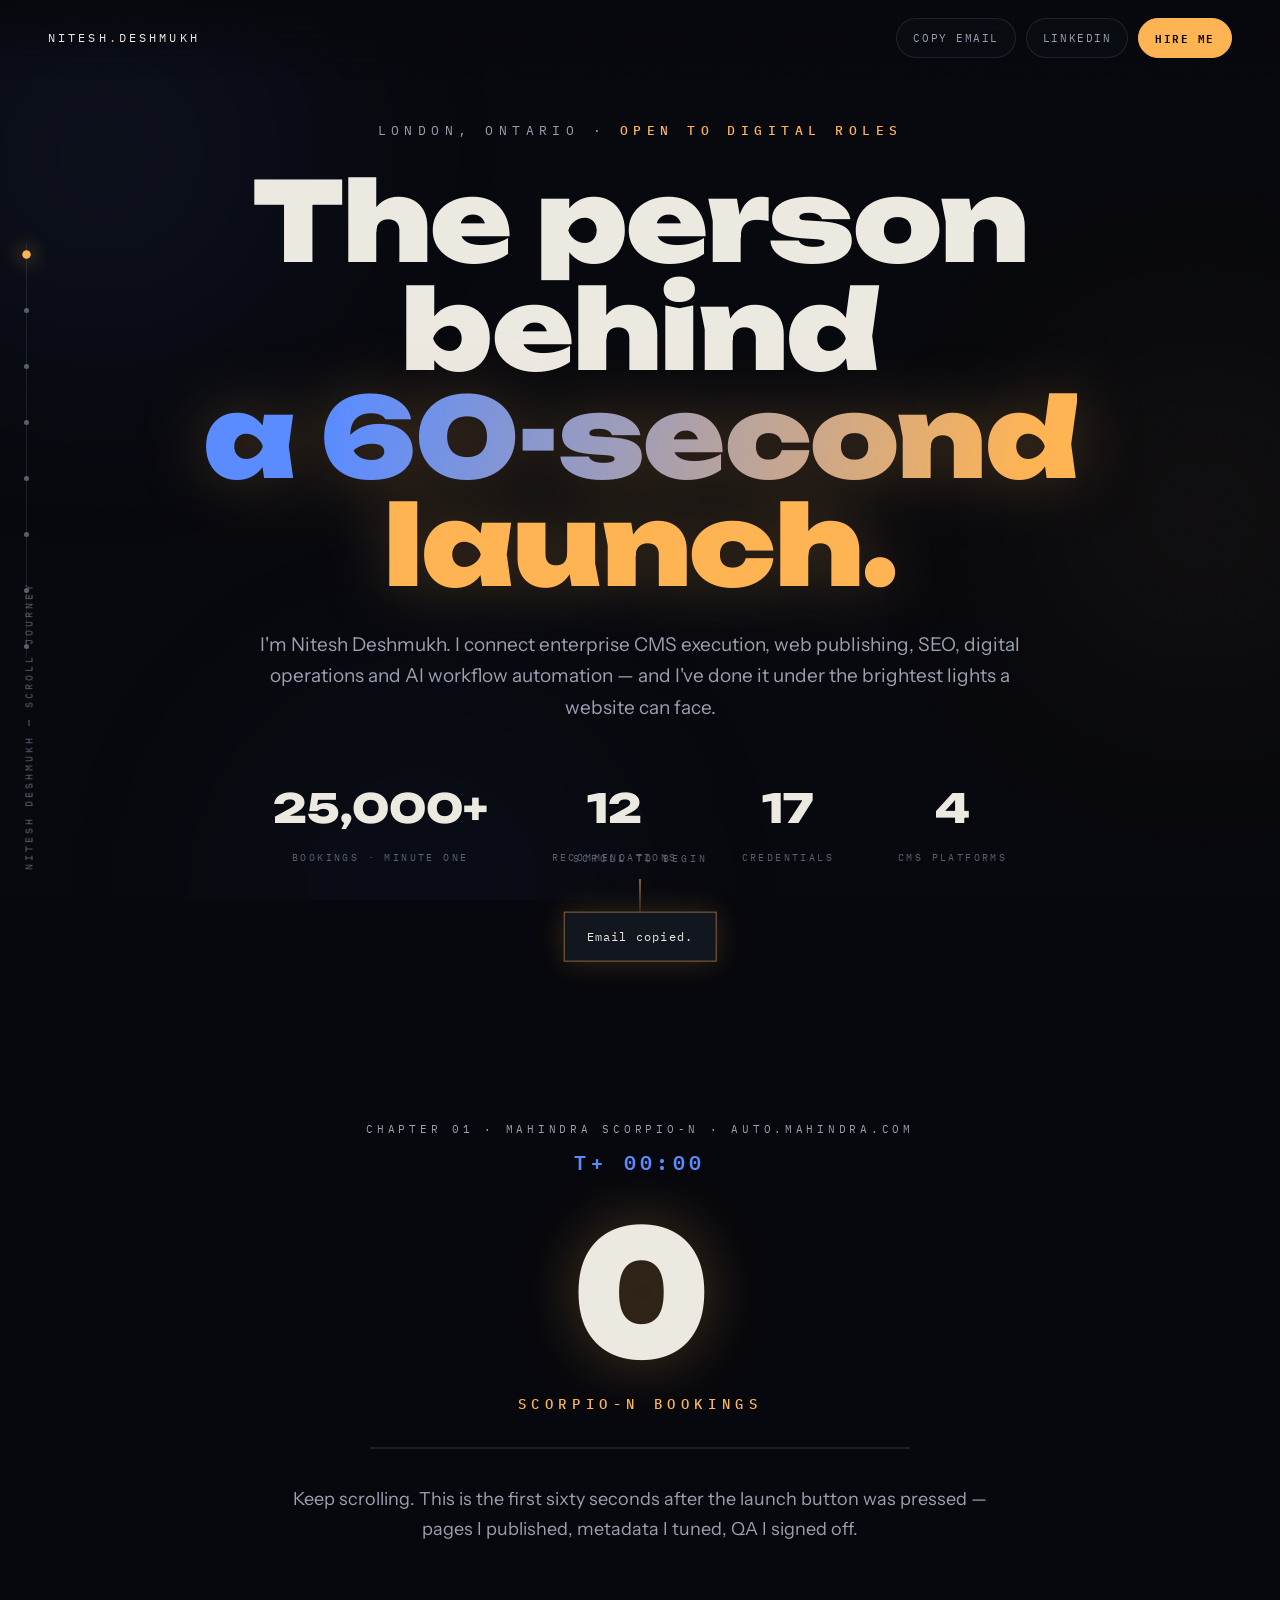
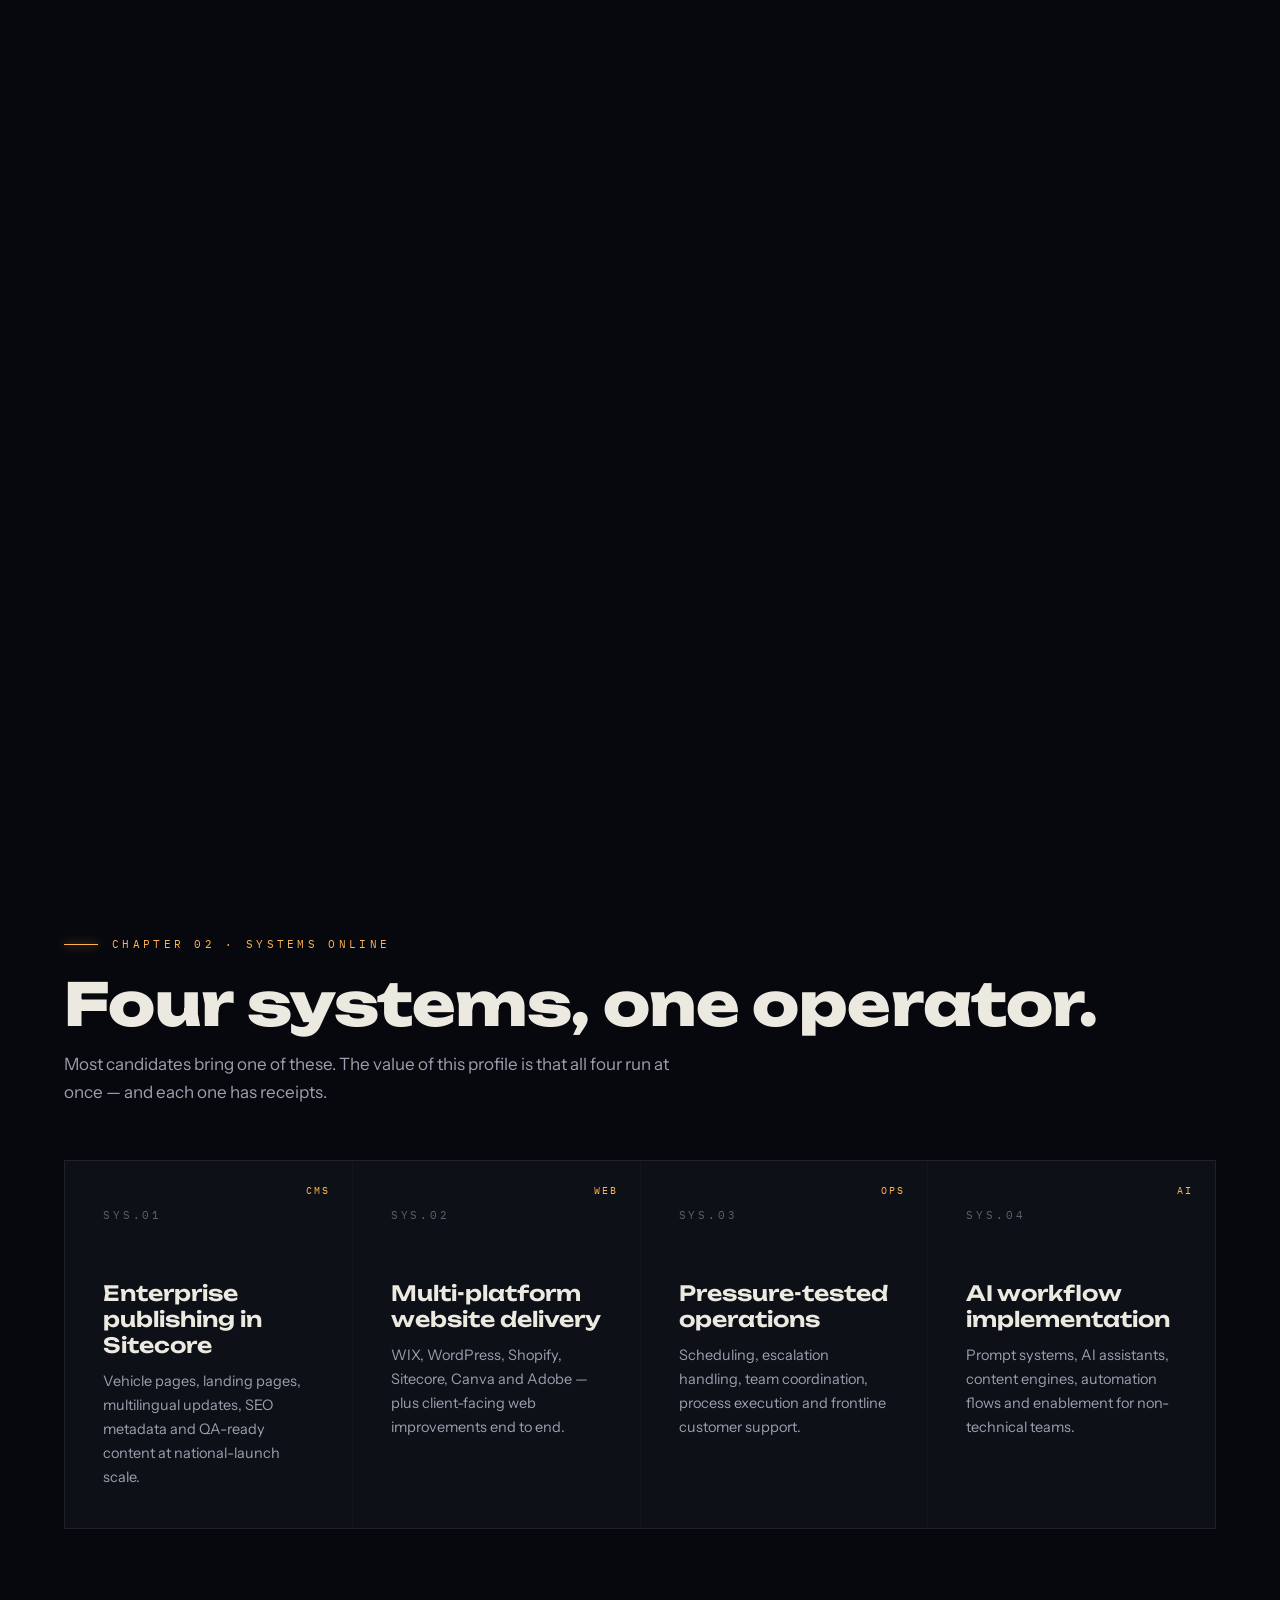
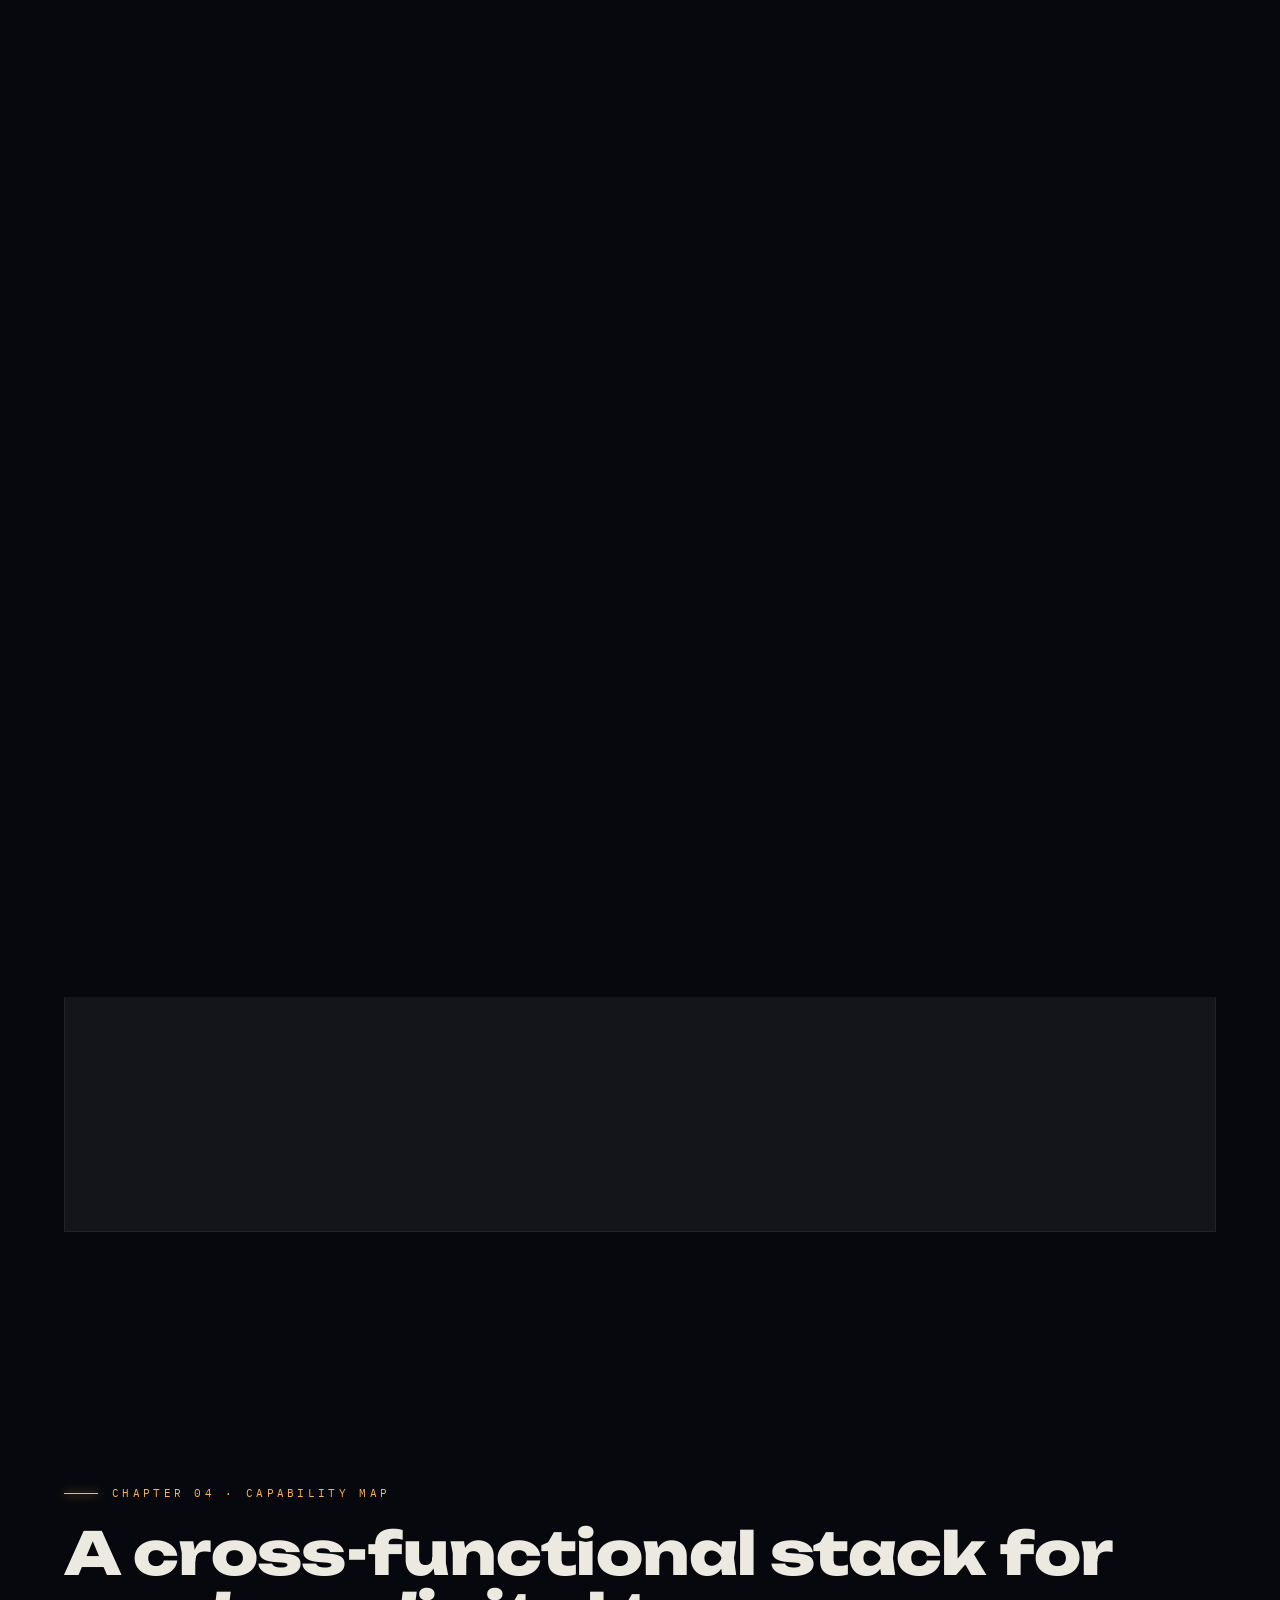
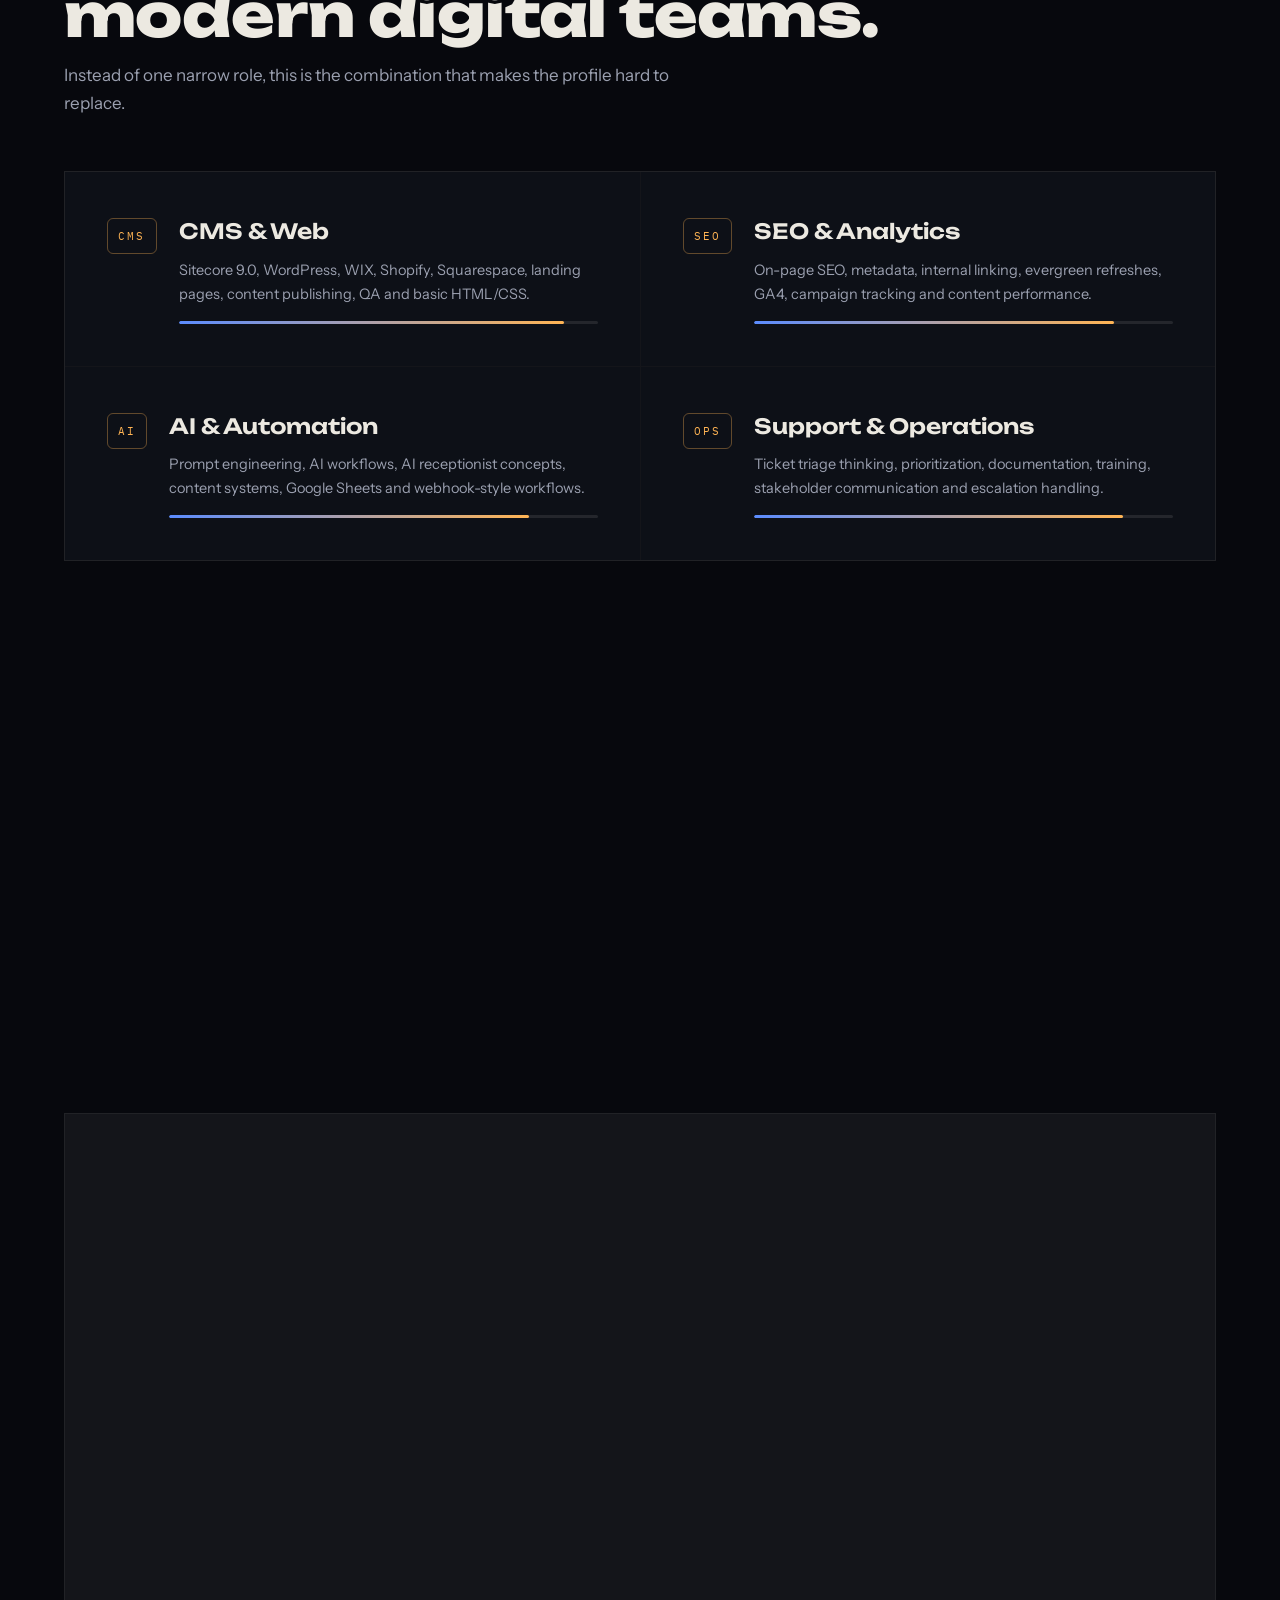
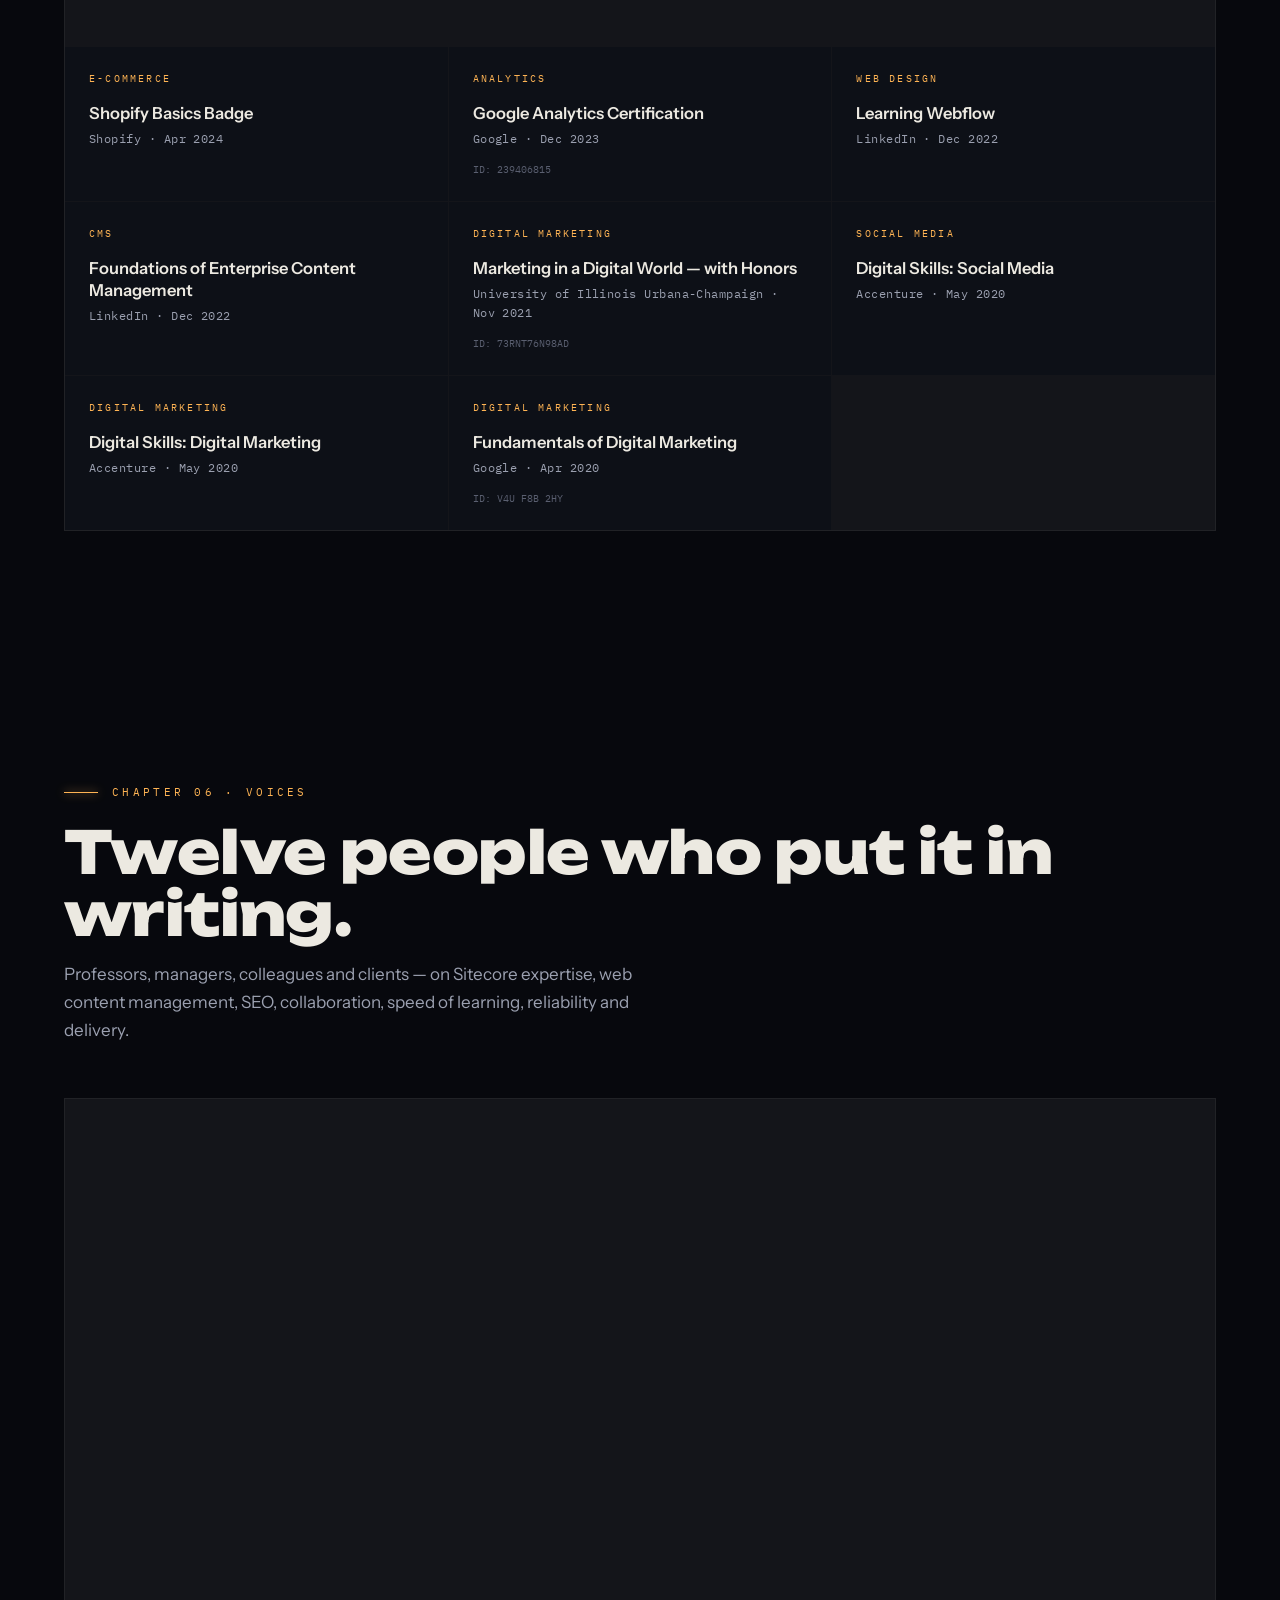
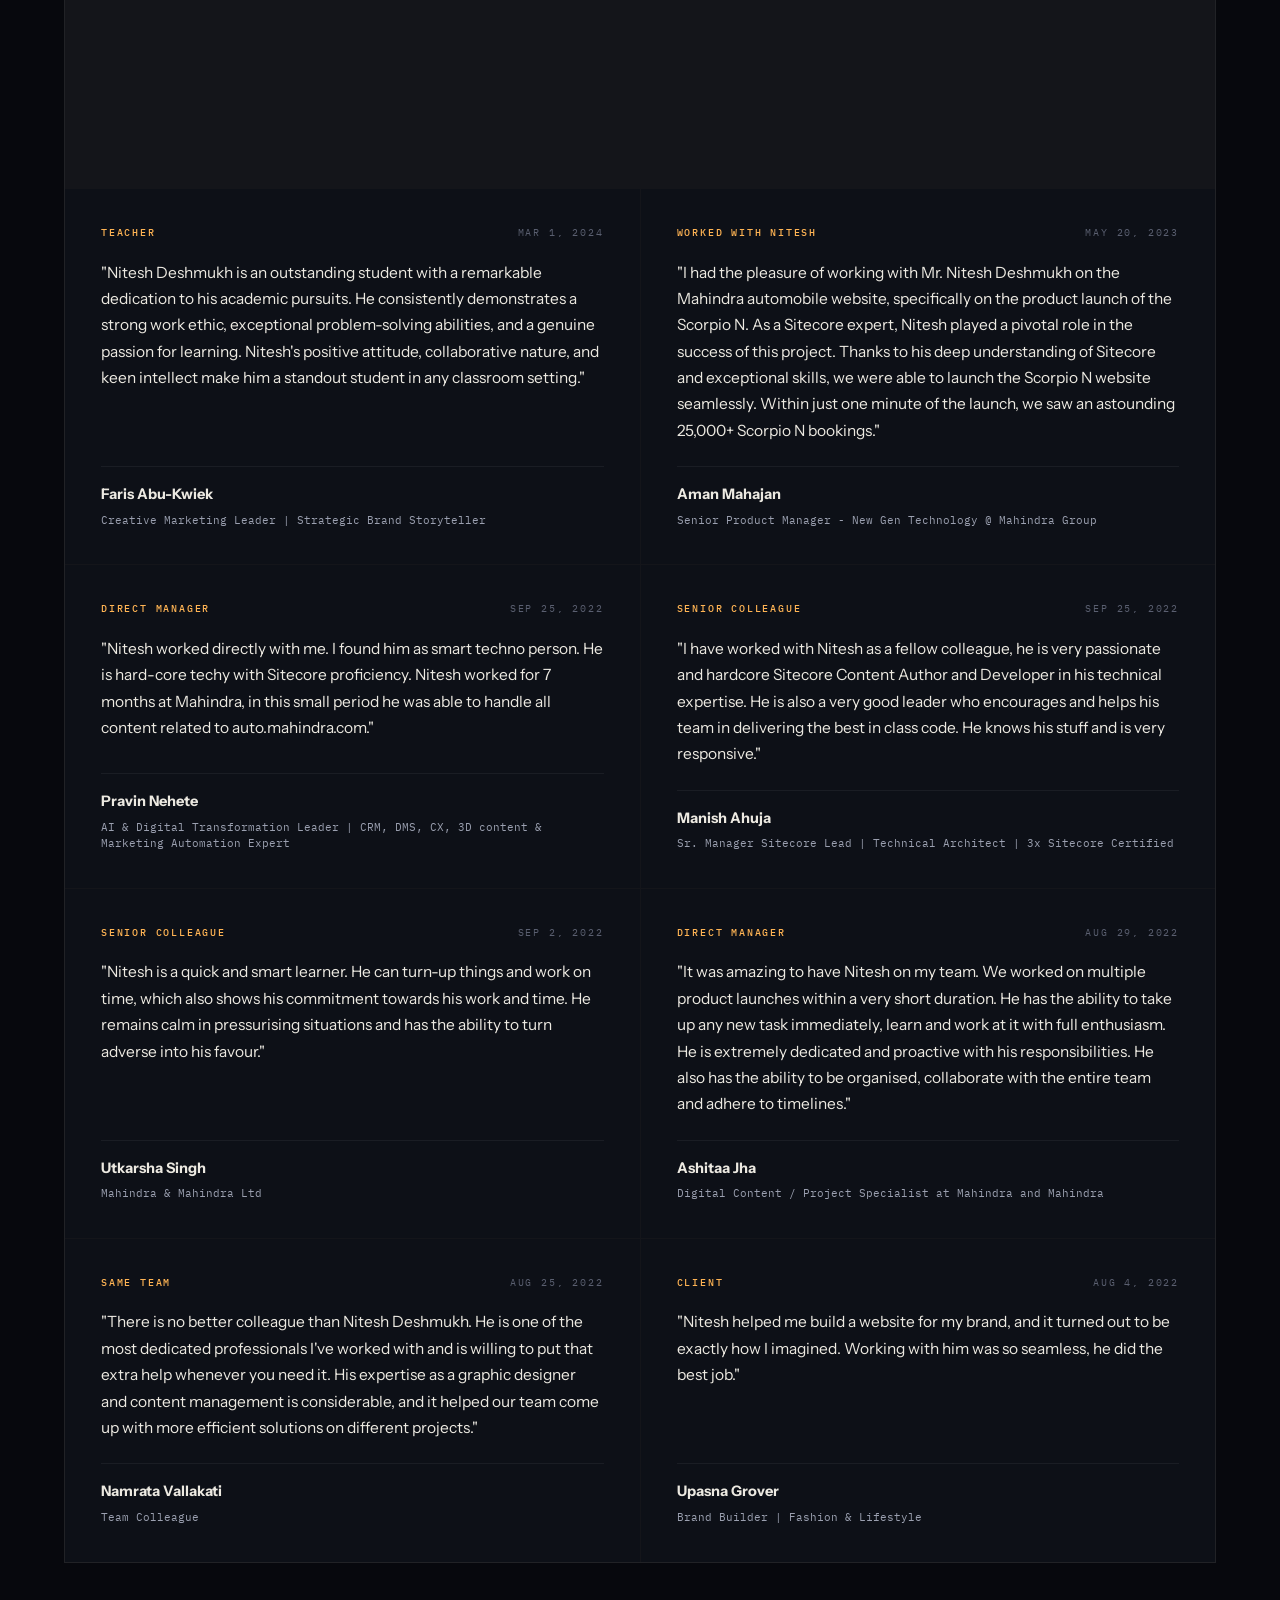
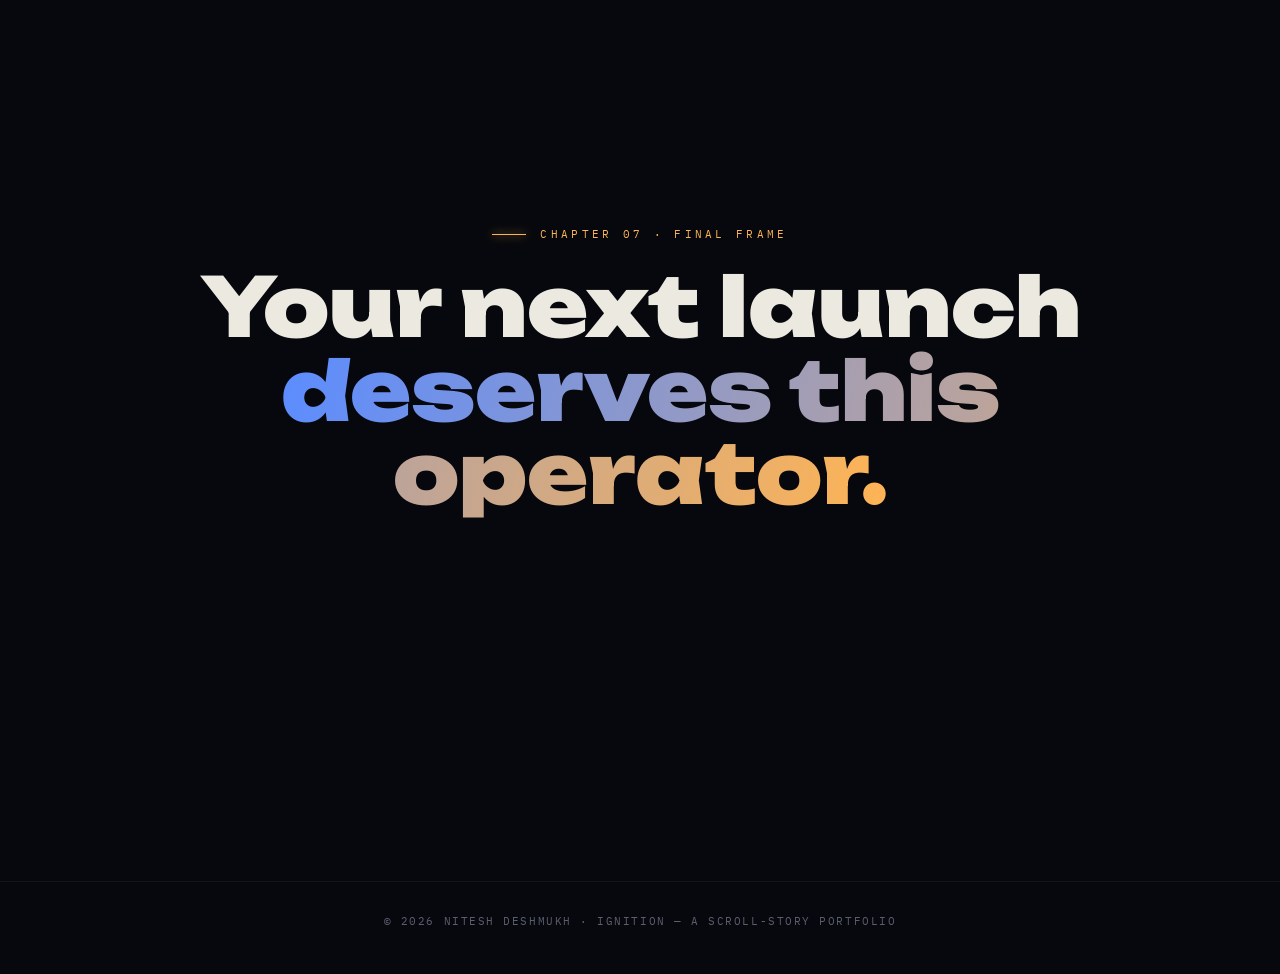
==== index.html @ 6f142c1e "Add files via upload" ====
<!DOCTYPE html>
<html lang="en">
<head>
<meta charset="UTF-8" />
<meta name="viewport" content="width=device-width, initial-scale=1.0" />
<title>Nitesh Deshmukh — Ignition</title>
<meta name="description" content="Cinematic portfolio of Nitesh Deshmukh — CMS, web publishing, SEO, digital operations and AI workflow automation. The story of a 60-second launch." />
<link rel="preconnect" href="https://fonts.googleapis.com">
<link rel="preconnect" href="https://fonts.gstatic.com" crossorigin>
<link href="https://fonts.googleapis.com/css2?family=Unbounded:wght@400;600;800;900&family=Instrument+Sans:ital,wght@0,400;0,500;0,600;0,700;1,400&family=IBM+Plex+Mono:wght@400;500;600&display=swap" rel="stylesheet">
<style>
:root{
  --void:#07080D;
  --panel:#0D1017;
  --panel2:#12161F;
  --ink:#ECE9E1;
  --dim:#9BA0B0;
  --faint:#5A5F70;
  --amber:#FFB454;
  --blue:#5B8CFF;
  --line:rgba(236,233,225,.10);
  --line2:rgba(236,233,225,.06);
  --display:'Unbounded',sans-serif;
  --body:'Instrument Sans',sans-serif;
  --mono:'IBM Plex Mono',monospace;
}
*{box-sizing:border-box}
html{scroll-behavior:smooth}
body{
  margin:0;background:var(--void);color:var(--ink);
  font-family:var(--body);font-size:17px;line-height:1.65;
  overflow-x:hidden;
}
::selection{background:var(--amber);color:#0A0800}
a{color:inherit;text-decoration:none}
p{color:var(--dim)}
img{max-width:100%}

/* ---------- ambient glow field ---------- */
.field{position:fixed;inset:0;z-index:0;pointer-events:none;overflow:hidden}
.orb{position:absolute;border-radius:50%;filter:blur(110px);opacity:.5;will-change:transform}
.orb.a{width:52vw;height:52vw;left:-18vw;top:-14vw;background:radial-gradient(circle,rgba(91,140,255,.20),transparent 65%)}
.orb.b{width:44vw;height:44vw;right:-16vw;top:26%;background:radial-gradient(circle,rgba(255,180,84,.14),transparent 65%)}
.orb.c{width:50vw;height:50vw;left:8vw;bottom:-24vw;background:radial-gradient(circle,rgba(91,140,255,.12),transparent 65%)}
.grain{position:fixed;inset:0;z-index:1;pointer-events:none;opacity:.05;mix-blend-mode:overlay;
  background-image:url("data:image/svg+xml,%3Csvg xmlns='http://www.w3.org/2000/svg' width='160' height='160'%3E%3Cfilter id='n'%3E%3CfeTurbulence type='fractalNoise' baseFrequency='0.9' numOctaves='2'/%3E%3C/filter%3E%3Crect width='100%25' height='100%25' filter='url(%23n)'/%3E%3C/svg%3E");}

/* ---------- preloader ---------- */
.ignite{position:fixed;inset:0;z-index:300;background:var(--void);display:grid;place-items:center;transition:opacity .8s ease,visibility .8s ease}
.ignite.done{opacity:0;visibility:hidden}
.ignite-inner{text-align:center;font-family:var(--mono)}
.ignite-word{font-family:var(--display);font-weight:900;font-size:clamp(28px,5vw,56px);letter-spacing:.34em;text-indent:.34em;color:var(--ink)}
.ignite-line{width:min(360px,70vw);height:1px;background:var(--line);margin:26px auto 14px;position:relative;overflow:hidden}
.ignite-fill{position:absolute;left:0;top:0;height:100%;width:0;background:linear-gradient(90deg,var(--blue),var(--amber));box-shadow:0 0 18px var(--amber)}
.ignite-status{font-size:11px;letter-spacing:.24em;text-transform:uppercase;color:var(--faint)}

/* ---------- chapter rail ---------- */
.rail{position:fixed;left:26px;top:0;bottom:0;z-index:60;display:flex;flex-direction:column;align-items:center;justify-content:center;gap:0;pointer-events:none}
.rail-track{position:relative;width:1px;height:min(46vh,420px);background:var(--line)}
.rail-fill{position:absolute;top:0;left:0;width:100%;height:0;background:linear-gradient(180deg,var(--blue),var(--amber));box-shadow:0 0 14px rgba(255,180,84,.7)}
.rail-dots{position:absolute;inset:0;display:flex;flex-direction:column;justify-content:space-between;align-items:center}
.rail-dots a{pointer-events:auto;width:22px;height:22px;display:grid;place-items:center;transform:translateX(0)}
.rail-dots a span{width:5px;height:5px;border-radius:50%;background:var(--faint);transition:.3s;display:block}
.rail-dots a.active span{background:var(--amber);box-shadow:0 0 12px var(--amber);transform:scale(1.7)}
.rail-label{position:fixed;left:22px;bottom:30px;z-index:60;writing-mode:vertical-rl;transform:rotate(180deg);font-family:var(--mono);font-size:10px;letter-spacing:.3em;text-transform:uppercase;color:var(--faint)}

/* ---------- top bar ---------- */
.bar{position:fixed;top:0;left:0;right:0;z-index:70;display:flex;align-items:center;justify-content:space-between;padding:18px clamp(20px,4vw,48px);mix-blend-mode:normal}
.bar::before{content:"";position:absolute;inset:0;background:linear-gradient(180deg,rgba(7,8,13,.85),transparent);pointer-events:none}
.bar>*{position:relative}
.bar-name{font-family:var(--mono);font-size:12px;letter-spacing:.26em;text-transform:uppercase;color:var(--ink)}
.bar-name em{color:var(--amber);font-style:normal}
.bar-actions{display:flex;gap:10px}
.chip{font-family:var(--mono);font-size:11px;letter-spacing:.14em;text-transform:uppercase;padding:10px 16px;border:1px solid var(--line);border-radius:999px;color:var(--dim);background:rgba(13,16,23,.6);backdrop-filter:blur(10px);cursor:pointer;transition:.25s}
.chip:hover{color:var(--ink);border-color:rgba(255,180,84,.6);box-shadow:0 0 20px rgba(255,180,84,.15)}
.chip.hot{color:#0A0800;background:var(--amber);border-color:var(--amber);font-weight:600}
.chip.hot:hover{box-shadow:0 0 26px rgba(255,180,84,.45)}

main{position:relative;z-index:2}
.wrap{width:min(1180px,calc(100% - clamp(40px,10vw,140px)));margin:0 auto}

/* ---------- shared chapter furniture ---------- */
.eyebrow{display:flex;align-items:center;gap:14px;font-family:var(--mono);font-size:11px;letter-spacing:.3em;text-transform:uppercase;color:var(--amber)}
.eyebrow::before{content:"";width:34px;height:1px;background:var(--amber);box-shadow:0 0 10px var(--amber)}
.chapter{position:relative;padding:clamp(90px,14vh,160px) 0}
.chapter-head{margin-bottom:clamp(36px,6vh,64px)}
.chapter-head h2{font-family:var(--display);font-weight:800;font-size:clamp(30px,4.6vw,62px);line-height:1.04;letter-spacing:-.01em;margin:20px 0 16px;max-width:20ch}
.chapter-head p{max-width:56ch;margin:0;font-size:17px}

/* reveal */
.rv{opacity:0;transform:translateY(34px);transition:opacity .9s cubic-bezier(.2,.7,.2,1),transform .9s cubic-bezier(.2,.7,.2,1)}
.rv.in{opacity:1;transform:none}
.rv.d1{transition-delay:.08s}.rv.d2{transition-delay:.16s}.rv.d3{transition-delay:.24s}.rv.d4{transition-delay:.32s}

/* ---------- hero ---------- */
.hero{min-height:100svh;display:grid;place-items:center;position:relative;padding:120px 0 80px}
.hero-inner{text-align:center;width:min(1100px,calc(100% - 40px))}
.hero-tag{font-family:var(--mono);font-size:clamp(10px,1.3vw,13px);letter-spacing:.42em;text-transform:uppercase;color:var(--dim);margin-bottom:26px}
.hero-tag b{color:var(--amber);font-weight:500}
.hero h1{font-family:var(--display);font-weight:900;margin:0;font-size:clamp(40px,8.6vw,116px);line-height:.98;letter-spacing:-.015em}
.hero h1 .glow{background:linear-gradient(100deg,var(--blue) 10%,var(--amber) 60%);-webkit-background-clip:text;background-clip:text;color:transparent;filter:drop-shadow(0 0 32px rgba(255,180,84,.25))}
.hero-sub{max-width:62ch;margin:30px auto 0;font-size:clamp(16px,1.6vw,19px)}
.hero-stats{display:flex;justify-content:center;gap:clamp(20px,5vw,64px);margin-top:52px;flex-wrap:wrap}
.hstat{font-family:var(--mono);text-align:center}
.hstat b{display:block;font-family:var(--display);font-weight:800;font-size:clamp(24px,3.4vw,40px);color:var(--ink)}
.hstat span{font-size:10px;letter-spacing:.24em;text-transform:uppercase;color:var(--faint)}
.scroll-cue{position:absolute;left:50%;bottom:26px;transform:translateX(-50%);font-family:var(--mono);font-size:10px;letter-spacing:.3em;text-transform:uppercase;color:var(--faint);display:flex;flex-direction:column;align-items:center;gap:12px}
.scroll-cue::after{content:"";width:1px;height:44px;background:linear-gradient(180deg,var(--amber),transparent);animation:drip 1.8s ease-in-out infinite}
@keyframes drip{0%{transform:scaleY(0);transform-origin:top}55%{transform:scaleY(1);transform-origin:top}56%{transform-origin:bottom}100%{transform:scaleY(0);transform-origin:bottom}}

/* ---------- launch scene (signature) ---------- */
.launch{height:340vh;position:relative}
.launch-stage{position:sticky;top:0;height:100svh;display:grid;place-items:center;overflow:hidden}
.launch-inner{text-align:center;width:min(1050px,calc(100% - 40px))}
.launch-kicker{font-family:var(--mono);font-size:11px;letter-spacing:.34em;text-transform:uppercase;color:var(--dim);margin-bottom:8px}
.launch-clock{font-family:var(--mono);font-weight:600;font-size:clamp(15px,2vw,20px);letter-spacing:.22em;color:var(--blue);margin-bottom:clamp(14px,3vh,30px)}
.launch-count{font-family:var(--display);font-weight:900;font-size:clamp(64px,13.5vw,190px);line-height:1;letter-spacing:-.02em;color:var(--ink);text-shadow:0 0 60px rgba(255,180,84,.28);font-variant-numeric:tabular-nums}
.launch-count small{display:block;font-family:var(--mono);font-weight:500;font-size:clamp(11px,1.4vw,14px);letter-spacing:.4em;text-transform:uppercase;color:var(--amber);margin-top:18px}
.launch-context{max-width:60ch;margin:clamp(20px,4vh,40px) auto 0;font-size:clamp(15px,1.7vw,18px);color:var(--dim)}
.launch-context b{color:var(--ink);font-weight:600}
.launch-bar{width:min(540px,80vw);height:2px;background:var(--line);margin:clamp(20px,4vh,36px) auto 0;position:relative}
.launch-bar i{position:absolute;left:0;top:0;height:100%;width:0;background:linear-gradient(90deg,var(--blue),var(--amber));box-shadow:0 0 16px var(--amber)}
.launch-quote{opacity:0;transform:translateY(20px);transition:opacity .7s,transform .7s;max-width:66ch;margin:clamp(22px,4vh,40px) auto 0}
.launch-quote.show{opacity:1;transform:none}
.launch-quote p{font-size:clamp(15px,1.7vw,18px);color:var(--ink);font-style:italic;margin:0 0 10px}
.launch-quote cite{font-family:var(--mono);font-style:normal;font-size:11px;letter-spacing:.2em;text-transform:uppercase;color:var(--amber)}

/* ---------- systems grid ---------- */
.sys-grid{display:grid;grid-template-columns:repeat(4,1fr);gap:1px;background:var(--line2);border:1px solid var(--line2)}
.sys{background:var(--panel);padding:clamp(24px,3vw,38px);position:relative;overflow:hidden;transition:background .35s}
.sys:hover{background:var(--panel2)}
.sys::after{content:"";position:absolute;left:0;right:0;top:0;height:1px;background:linear-gradient(90deg,transparent,var(--amber),transparent);opacity:0;transition:.4s}
.sys:hover::after{opacity:1}
.sys-id{font-family:var(--mono);font-size:11px;letter-spacing:.26em;color:var(--faint)}
.sys h3{font-family:var(--display);font-weight:600;font-size:clamp(17px,1.7vw,21px);line-height:1.25;margin:52px 0 12px}
.sys p{font-size:14.5px;margin:0}
.sys-tag{position:absolute;top:22px;right:22px;font-family:var(--mono);font-size:10px;letter-spacing:.2em;text-transform:uppercase;color:var(--amber)}

/* ---------- case files ---------- */
.case-lead{border:1px solid var(--line);background:linear-gradient(140deg,rgba(91,140,255,.10),rgba(13,16,23,.9) 45%),var(--panel);padding:clamp(28px,4vw,52px);position:relative;overflow:hidden}
.case-lead::before{content:"";position:absolute;right:-120px;top:-120px;width:380px;height:380px;border-radius:50%;background:radial-gradient(circle,rgba(255,180,84,.16),transparent 65%);filter:blur(20px)}
.case-lead h3{font-family:var(--display);font-weight:800;font-size:clamp(26px,3.6vw,46px);line-height:1.06;margin:18px 0 16px;max-width:18ch}
.case-lead p{max-width:62ch;position:relative}
.case-metrics{display:grid;grid-template-columns:repeat(4,1fr);gap:1px;background:var(--line2);border:1px solid var(--line2);margin-top:30px;position:relative}
.case-metrics div{background:rgba(7,8,13,.72);padding:18px 16px}
.case-metrics b{display:block;font-family:var(--display);font-weight:800;font-size:clamp(18px,2.2vw,28px);color:var(--ink)}
.case-metrics span{font-family:var(--mono);font-size:10px;letter-spacing:.18em;text-transform:uppercase;color:var(--faint)}
.case-row{display:grid;grid-template-columns:repeat(3,1fr);gap:1px;background:var(--line2);border:1px solid var(--line2);border-top:0}
.case{background:var(--panel);padding:clamp(22px,3vw,34px);transition:background .35s;position:relative}
.case:hover{background:var(--panel2)}
.case h3{font-family:var(--display);font-weight:600;font-size:clamp(17px,1.7vw,20px);line-height:1.25;margin:16px 0 10px}
.case p{font-size:14.5px;margin:0}
.tags{display:flex;flex-wrap:wrap;gap:8px;margin-top:18px}
.tags span{font-family:var(--mono);font-size:10px;letter-spacing:.14em;text-transform:uppercase;color:var(--dim);border:1px solid var(--line);border-radius:999px;padding:6px 11px}

/* ---------- capabilities ---------- */
.cap-grid{display:grid;grid-template-columns:1fr 1fr;gap:1px;background:var(--line2);border:1px solid var(--line2)}
.cap{background:var(--panel);padding:clamp(26px,3.4vw,42px);display:grid;grid-template-columns:auto 1fr;gap:22px;align-items:start;transition:background .35s}
.cap:hover{background:var(--panel2)}
.cap-key{font-family:var(--mono);font-size:11px;letter-spacing:.2em;color:var(--amber);border:1px solid rgba(255,180,84,.35);border-radius:6px;padding:8px 10px;margin-top:4px;white-space:nowrap}
.cap h3{font-family:var(--display);font-weight:600;font-size:clamp(17px,1.8vw,21px);margin:0 0 10px}
.cap p{font-size:14.5px;margin:0 0 14px}
.meter{height:3px;background:var(--line);position:relative;border-radius:99px;overflow:hidden}
.meter i{position:absolute;left:0;top:0;bottom:0;width:0;background:linear-gradient(90deg,var(--blue),var(--amber));transition:width 1.4s cubic-bezier(.2,.7,.2,1);border-radius:99px}
.cap.in .meter i{width:var(--w)}

/* ---------- vault ---------- */
.vault-tools{display:flex;gap:12px;margin-bottom:26px;flex-wrap:wrap}
.vault-tools input{flex:1;min-width:240px;background:var(--panel);border:1px solid var(--line);color:var(--ink);font-family:var(--mono);font-size:13px;letter-spacing:.05em;padding:15px 18px;outline:none;transition:.3s}
.vault-tools input::placeholder{color:var(--faint)}
.vault-tools input:focus{border-color:rgba(255,180,84,.55);box-shadow:0 0 24px rgba(255,180,84,.10)}
.vault-count{font-family:var(--mono);font-size:11px;letter-spacing:.2em;text-transform:uppercase;color:var(--faint);align-self:center}
.vault-grid{display:grid;grid-template-columns:repeat(3,1fr);gap:1px;background:var(--line2);border:1px solid var(--line2)}
.vc{background:var(--panel);padding:24px;transition:background .3s;display:flex;flex-direction:column;gap:0}
.vc:hover{background:var(--panel2)}
.vc.hide{display:none}
.vc-type{font-family:var(--mono);font-size:10px;letter-spacing:.22em;text-transform:uppercase;color:var(--amber)}
.vc h3{font-family:var(--body);font-weight:600;font-size:16.5px;line-height:1.35;margin:14px 0 6px;color:var(--ink)}
.vc-issuer{font-family:var(--mono);font-size:11.5px;color:var(--dim);letter-spacing:.04em}
.vc-metric{margin-top:12px;font-size:13px;color:var(--blue);font-weight:600}
.vc-id{margin-top:auto;padding-top:14px;font-family:var(--mono);font-size:9.5px;color:var(--faint);word-break:break-all;line-height:1.5}

/* ---------- voices ---------- */
.voice-grid{display:grid;grid-template-columns:1fr 1fr;gap:1px;background:var(--line2);border:1px solid var(--line2)}
.voice{background:var(--panel);padding:clamp(24px,3vw,36px);display:flex;flex-direction:column;transition:background .35s;position:relative}
.voice:hover{background:var(--panel2)}
.voice-meta{display:flex;justify-content:space-between;gap:12px;font-family:var(--mono);font-size:10px;letter-spacing:.18em;text-transform:uppercase;color:var(--faint);margin-bottom:18px}
.voice-meta b{color:var(--amber);font-weight:500}
.voice p{color:var(--ink);font-size:15.5px;line-height:1.7;margin:0 0 22px;flex:1}
.voice footer{border-top:1px solid var(--line2);padding-top:16px}
.voice strong{display:block;font-size:14.5px}
.voice em{display:block;font-style:normal;font-family:var(--mono);font-size:11px;color:var(--dim);margin-top:5px;line-height:1.5}

/* ---------- contact ---------- */
.contact{min-height:88svh;display:grid;place-items:center;text-align:center;padding:100px 0 60px}
.contact h2{font-family:var(--display);font-weight:900;font-size:clamp(34px,6.4vw,84px);line-height:1.02;margin:22px auto 20px;max-width:16ch}
.contact h2 .glow{background:linear-gradient(100deg,var(--blue),var(--amber));-webkit-background-clip:text;background-clip:text;color:transparent}
.contact p{max-width:56ch;margin:0 auto}
.contact-btns{display:flex;justify-content:center;gap:12px;margin-top:44px;flex-wrap:wrap}
.btn{font-family:var(--mono);font-size:12px;letter-spacing:.18em;text-transform:uppercase;padding:16px 28px;border:1px solid var(--line);color:var(--ink);transition:.3s;cursor:pointer;background:transparent}
.btn:hover{border-color:rgba(255,180,84,.6);box-shadow:0 0 26px rgba(255,180,84,.14)}
.btn.hot{background:var(--amber);color:#0A0800;border-color:var(--amber);font-weight:600}
.btn.hot:hover{box-shadow:0 0 40px rgba(255,180,84,.45)}
.contact-meta{display:flex;justify-content:center;gap:clamp(16px,4vw,48px);margin-top:52px;flex-wrap:wrap;font-family:var(--mono);font-size:12px;color:var(--dim)}
.contact-meta b{color:var(--faint);font-weight:400;letter-spacing:.2em;text-transform:uppercase;font-size:10px;display:block;margin-bottom:6px}
footer.site{position:relative;z-index:2;text-align:center;padding:30px 20px 44px;font-family:var(--mono);font-size:11px;letter-spacing:.14em;color:var(--faint);border-top:1px solid var(--line2)}

/* ---------- toast ---------- */
.toast{position:fixed;z-index:120;left:50%;bottom:28px;transform:translate(-50%,180%);background:var(--panel2);border:1px solid rgba(255,180,84,.5);color:var(--ink);font-family:var(--mono);font-size:12px;letter-spacing:.1em;padding:14px 22px;transition:.35s;box-shadow:0 0 30px rgba(255,180,84,.18)}
.toast.show{transform:translate(-50%,0)}

/* ---------- responsive ---------- */
@media (max-width:1020px){
  .sys-grid,.case-metrics{grid-template-columns:repeat(2,1fr)}
  .case-row,.vault-grid{grid-template-columns:repeat(2,1fr)}
  .cap-grid,.voice-grid{grid-template-columns:1fr}
  .rail,.rail-label{display:none}
}
@media (max-width:640px){
  .sys-grid,.case-row,.vault-grid,.case-metrics{grid-template-columns:1fr}
  .cap{grid-template-columns:1fr;gap:12px}
  .bar-actions .chip.ghost-sm{display:none}
  .launch{height:280vh}
}
@media (prefers-reduced-motion:reduce){
  *,*::before,*::after{animation:none!important;transition:none!important;scroll-behavior:auto!important}
  .rv{opacity:1;transform:none}
  .launch{height:auto}
  .launch-stage{position:static;height:auto;padding:120px 0}
  .launch-quote{opacity:1;transform:none}
}
</style>
</head>
<body>
<div class="ignite" id="ignite" aria-hidden="true">
  <div class="ignite-inner">
    <div class="ignite-word">IGNITION</div>
    <div class="ignite-line"><div class="ignite-fill" id="igniteFill"></div></div>
    <div class="ignite-status" id="igniteStatus">Priming systems…</div>
  </div>
</div>

<div class="field" aria-hidden="true">
  <div class="orb a"></div><div class="orb b"></div><div class="orb c"></div>
</div>
<div class="grain" aria-hidden="true"></div>

<nav class="rail" aria-label="Chapters">
  <div class="rail-track">
    <div class="rail-fill" id="railFill"></div>
    <div class="rail-dots">
      <a href="#top" data-ch="top" aria-label="Top"><span></span></a>
      <a href="#launch" data-ch="launch" aria-label="The launch"><span></span></a>
      <a href="#systems" data-ch="systems" aria-label="Systems"><span></span></a>
      <a href="#cases" data-ch="cases" aria-label="Case files"><span></span></a>
      <a href="#capabilities" data-ch="capabilities" aria-label="Capabilities"><span></span></a>
      <a href="#vault" data-ch="vault" aria-label="Credential vault"><span></span></a>
      <a href="#voices" data-ch="voices" aria-label="Voices"><span></span></a>
      <a href="#contact" data-ch="contact" aria-label="Contact"><span></span></a>
    </div>
  </div>
</nav>
<div class="rail-label">Nitesh Deshmukh — scroll journey</div>

<header class="bar">
  <a class="bar-name" href="#top">NITESH<em>.</em>DESHMUKH</a>
  <div class="bar-actions">
    <button class="chip ghost-sm" id="copyEmail">Copy email</button>
    <a class="chip ghost-sm" href="https://www.linkedin.com/in/niteshdeshmukh" target="_blank" rel="noreferrer">LinkedIn</a>
    <a class="chip hot" href="mailto:d.nitesh08@gmail.com">Hire me</a>
  </div>
</header>

<main>
<!-- HERO -->
<section class="hero" id="top">
  <div class="hero-inner">
    <div class="hero-tag rv">LONDON, ONTARIO · <b>OPEN TO DIGITAL ROLES</b></div>
    <h1 class="rv d1">The person behind<br><span class="glow">a 60-second launch.</span></h1>
    <p class="hero-sub rv d2">I'm Nitesh Deshmukh. I connect enterprise CMS execution, web publishing, SEO, digital operations and AI workflow automation — and I've done it under the brightest lights a website can face.</p>
    <div class="hero-stats rv d3">
      <div class="hstat"><b data-count="25000" data-suffix="+">0</b><span>bookings · minute one</span></div>
      <div class="hstat"><b data-count="12">0</b><span>recommendations</span></div>
      <div class="hstat"><b data-count="17">0</b><span>credentials</span></div>
      <div class="hstat"><b data-count="4">0</b><span>CMS platforms</span></div>
    </div>
  </div>
  <div class="scroll-cue">Scroll to begin</div>
</section>

<!-- SIGNATURE: THE SIXTY SECONDS -->
<section class="launch" id="launch">
  <div class="launch-stage">
    <div class="launch-inner">
      <div class="launch-kicker">Chapter 01 · Mahindra Scorpio-N · auto.mahindra.com</div>
      <div class="launch-clock">T+ <span id="clock">00:00</span></div>
      <div class="launch-count"><span id="bookings">0</span><small>Scorpio-N bookings</small></div>
      <div class="launch-bar"><i id="launchFill"></i></div>
      <p class="launch-context" id="launchContext">Keep scrolling. This is the first sixty seconds after the launch button was pressed — pages I published, metadata I tuned, QA I signed off.</p>
      <div class="launch-quote" id="launchQuote">
        <p>"As a Sitecore expert, Nitesh played a pivotal role in the success of this project… Within just one minute of the launch, we saw an astounding 25,000+ Scorpio-N bookings."</p>
        <cite>Aman Mahajan · Senior Product Manager, Mahindra Group</cite>
      </div>
    </div>
  </div>
</section>

<!-- SYSTEMS -->
<section class="chapter" id="systems">
  <div class="wrap">
    <div class="chapter-head rv">
      <div class="eyebrow">Chapter 02 · Systems online</div>
      <h2>Four systems, one operator.</h2>
      <p>Most candidates bring one of these. The value of this profile is that all four run at once — and each one has receipts.</p>
    </div>
    <div class="sys-grid">
      <article class="sys rv"><span class="sys-id">SYS.01</span><span class="sys-tag">CMS</span><h3>Enterprise publishing in Sitecore</h3><p>Vehicle pages, landing pages, multilingual updates, SEO metadata and QA-ready content at national-launch scale.</p></article>
      <article class="sys rv d1"><span class="sys-id">SYS.02</span><span class="sys-tag">Web</span><h3>Multi-platform website delivery</h3><p>WIX, WordPress, Shopify, Sitecore, Canva and Adobe — plus client-facing web improvements end to end.</p></article>
      <article class="sys rv d2"><span class="sys-id">SYS.03</span><span class="sys-tag">Ops</span><h3>Pressure-tested operations</h3><p>Scheduling, escalation handling, team coordination, process execution and frontline customer support.</p></article>
      <article class="sys rv d3"><span class="sys-id">SYS.04</span><span class="sys-tag">AI</span><h3>AI workflow implementation</h3><p>Prompt systems, AI assistants, content engines, automation flows and enablement for non-technical teams.</p></article>
    </div>
  </div>
</section>

<!-- CASE FILES -->
<section class="chapter" id="cases">
  <div class="wrap">
    <div class="chapter-head rv">
      <div class="eyebrow">Chapter 03 · Case files</div>
      <h2>Work framed as evidence, not decoration.</h2>
      <p>Every project here is framed around a business problem, the tools used, the process followed and the impact delivered.</p>
    </div>
    <article class="case-lead rv">
      <div class="eyebrow">Featured · Enterprise CMS launch</div>
      <h3>Mahindra Scorpio-N launch command file</h3>
      <p>Supported the Mahindra automobile website and the Scorpio-N product launch through Sitecore CMS expertise, content publishing, SEO checks, launch QA and cross-functional team coordination.</p>
      <div class="case-metrics">
        <div><b>25K+</b><span>bookings in 1 minute</span></div>
        <div><b>100K</b><span>bookings in 30 minutes</span></div>
        <div><b>Sitecore</b><span>CMS execution</span></div>
        <div><b>QA</b><span>launch readiness</span></div>
      </div>
      <div class="tags"><span>Sitecore</span><span>SEO</span><span>QA</span><span>Launch Ops</span><span>Stakeholder Coordination</span></div>
    </article>
    <div class="case-row">
      <article class="case rv"><div class="eyebrow">AI Ops</div><h3>A&amp;W Operations Knowledge Assistant</h3><p>AI workflow blueprint for shift checklists, cleaning routines, escalation notes, staff FAQs and manager task prompts.</p></article>
      <article class="case rv d1"><div class="eyebrow">App Concept</div><h3>BillBuddy / SplitNest</h3><p>Receipt scan, friend split flow, subscription reminders, bill calendar, cash-flow forecast and app-focused AI chat.</p></article>
      <article class="case rv d2"><div class="eyebrow">Growth System</div><h3>Local Website Audit Engine</h3><p>AI-assisted website review workflow for SEO, CTA, mobile UX, trust signals and lead-capture fixes.</p></article>
    </div>
  </div>
</section>

<!-- CAPABILITIES -->
<section class="chapter" id="capabilities">
  <div class="wrap">
    <div class="chapter-head rv">
      <div class="eyebrow">Chapter 04 · Capability map</div>
      <h2>A cross-functional stack for modern digital teams.</h2>
      <p>Instead of one narrow role, this is the combination that makes the profile hard to replace.</p>
    </div>
    <div class="cap-grid">
      <article class="cap rv" style="--w:92%"><div class="cap-key">CMS</div><div><h3>CMS &amp; Web</h3><p>Sitecore 9.0, WordPress, WIX, Shopify, Squarespace, landing pages, content publishing, QA and basic HTML/CSS.</p><div class="meter"><i></i></div></div></article>
      <article class="cap rv d1" style="--w:86%"><div class="cap-key">SEO</div><div><h3>SEO &amp; Analytics</h3><p>On-page SEO, metadata, internal linking, evergreen refreshes, GA4, campaign tracking and content performance.</p><div class="meter"><i></i></div></div></article>
      <article class="cap rv d2" style="--w:84%"><div class="cap-key">AI</div><div><h3>AI &amp; Automation</h3><p>Prompt engineering, AI workflows, AI receptionist concepts, content systems, Google Sheets and webhook-style workflows.</p><div class="meter"><i></i></div></div></article>
      <article class="cap rv d3" style="--w:88%"><div class="cap-key">OPS</div><div><h3>Support &amp; Operations</h3><p>Ticket triage thinking, prioritization, documentation, training, stakeholder communication and escalation handling.</p><div class="meter"><i></i></div></div></article>
    </div>
  </div>
</section>
<!-- VAULT -->
<section class="chapter" id="vault">
  <div class="wrap">
    <div class="chapter-head rv">
      <div class="eyebrow">Chapter 05 · Credential vault</div>
      <h2>Seventeen records of proof.</h2>
      <p>Certifications, simulations and learning proof. Search by AI, CMS, SEO, Google, Stukent, accessibility, Shopify, analytics or digital marketing.</p>
    </div>
    <div class="vault-tools rv">
      <input id="vaultSearch" type="search" placeholder="> search vault…" aria-label="Search credentials" />
      <span class="vault-count"><b id="vaultShown">17</b> / 17 records</span>
    </div>
    <div class="vault-grid" id="vaultGrid">
      <article class="vc rv" data-search="advanced selling stukent sales sales strategy customer needs persuasion"><span class="vc-type">Sales</span><h3>Advanced Selling</h3><span class="vc-issuer">Stukent · Mar 2024</span></article>
      <article class="vc rv" data-search="advanced selling simternship stukent sales simulation selling client communication negotiation"><span class="vc-type">Sales Simulation</span><h3>Advanced Selling Simternship</h3><span class="vc-issuer">Stukent · Mar 2024</span></article>
      <article class="vc rv" data-search="accessibility for ontarians with disabilities act aoda accessibility awareness inclusive content"><span class="vc-type">Accessibility</span><h3>Accessibility for Ontarians with Disabilities Act</h3><span class="vc-issuer">AODA · Nov 2025</span><span class="vc-id">ID: 2B31639C0A1FA90E57BE-263917541</span></article>
      <article class="vc rv" data-search="everyday ai concepts linkedin ai concepts ai literacy workflow thinking"><span class="vc-type">AI</span><h3>Everyday AI Concepts</h3><span class="vc-issuer">LinkedIn · Oct 2025</span><span class="vc-id">ID: b079aaea2e522bb226b79d63c63293fef867451a91e33f6c90bca6c4e680dfb5</span></article>
      <article class="vc rv" data-search="marketing in a digital world university of illinois urbana-champaign digital marketing marketing strategy social media analytics"><span class="vc-type">Digital Marketing</span><h3>Marketing in a Digital World</h3><span class="vc-issuer">University of Illinois Urbana-Champaign · Nov 2021</span><span class="vc-id">ID: 73RNT76N98AD</span></article>
      <article class="vc rv" data-search="google ads search certification google paid search google ads search"><span class="vc-type">Paid Search</span><h3>Google Ads Search Certification</h3><span class="vc-issuer">Google · Jan 2024</span><span class="vc-id">ID: 254040304</span></article>
      <article class="vc rv" data-search="google ads measurement certification google measurement google ads measurement"><span class="vc-type">Measurement</span><h3>Google Ads Measurement Certification</h3><span class="vc-issuer">Google · Jan 2024</span><span class="vc-id">ID: 254946574</span></article>
      <article class="vc rv" data-search="social media simternship stukent simulation data analysis social media paid media influencer marketing"><span class="vc-type">Simulation</span><h3>Social Media Simternship</h3><span class="vc-issuer">Stukent · Mar 2024</span><span class="vc-metric">$517,414 revenue · 12,126 conversions · 98,961 engagements · 57,296 followers</span></article>
      <article class="vc rv" data-search="digital marketing simternship stukent simulation sem a/b testing budget allocation keyword strategy"><span class="vc-type">Simulation</span><h3>Digital Marketing Simternship</h3><span class="vc-issuer">Stukent · Mar 2024</span><span class="vc-metric">Ranked 2nd · $327,640 revenue · $220,131.98 profit · 3.05 ROAS</span></article>
      <article class="vc rv" data-search="shopify basics badge shopify e-commerce web design web content management"><span class="vc-type">E-commerce</span><h3>Shopify Basics Badge</h3><span class="vc-issuer">Shopify · Apr 2024</span></article>
      <article class="vc rv" data-search="google analytics certification google analytics reporting"><span class="vc-type">Analytics</span><h3>Google Analytics Certification</h3><span class="vc-issuer">Google · Dec 2023</span><span class="vc-id">ID: 239406815</span></article>
      <article class="vc rv" data-search="learning webflow linkedin web design webflow"><span class="vc-type">Web Design</span><h3>Learning Webflow</h3><span class="vc-issuer">LinkedIn · Dec 2022</span></article>
      <article class="vc rv" data-search="foundations of enterprise content management linkedin cms enterprise content management website updating"><span class="vc-type">CMS</span><h3>Foundations of Enterprise Content Management</h3><span class="vc-issuer">LinkedIn · Dec 2022</span></article>
      <article class="vc rv" data-search="marketing in a digital world with honors university of illinois urbana-champaign digital marketing social media analytics"><span class="vc-type">Digital Marketing</span><h3>Marketing in a Digital World — with Honors</h3><span class="vc-issuer">University of Illinois Urbana-Champaign · Nov 2021</span><span class="vc-id">ID: 73RNT76N98AD</span></article>
      <article class="vc rv" data-search="digital skills social media accenture social media digital marketing"><span class="vc-type">Social Media</span><h3>Digital Skills: Social Media</h3><span class="vc-issuer">Accenture · May 2020</span></article>
      <article class="vc rv" data-search="digital skills digital marketing accenture digital marketing social media analytics"><span class="vc-type">Digital Marketing</span><h3>Digital Skills: Digital Marketing</h3><span class="vc-issuer">Accenture · May 2020</span></article>
      <article class="vc rv" data-search="fundamentals of digital marketing google digital marketing"><span class="vc-type">Digital Marketing</span><h3>Fundamentals of Digital Marketing</h3><span class="vc-issuer">Google · Apr 2020</span><span class="vc-id">ID: V4U F8B 2HY</span></article>
    </div>
  </div>
</section>

<!-- VOICES -->
<section class="chapter" id="voices">
  <div class="wrap">
    <div class="chapter-head rv">
      <div class="eyebrow">Chapter 06 · Voices</div>
      <h2>Twelve people who put it in writing.</h2>
      <p>Professors, managers, colleagues and clients — on Sitecore expertise, web content management, SEO, collaboration, speed of learning, reliability and delivery.</p>
    </div>
    <div class="voice-grid">
      <article class="voice rv"><div class="voice-meta"><b>Teacher</b><span>Apr 28, 2024</span></div><p>"I had the pleasure / privilege to teach Nitesh in the Marketing Mgmt program at Fanshawe. Nitesh demonstrated strong participation and team work in our class and is very personable and motivated. I recommend and know he will be an asset to any team he joins."</p><footer><strong>Adam Fox, MBA, HBBA</strong><em>Strategic Sales Leader | Driving Growth &amp; Innovation Across CPG &amp; Retail</em></footer></article>
      <article class="voice rv"><div class="voice-meta"><b>Teacher</b><span>Apr 11, 2024</span></div><p>"Nitesh is a hard working, diligent and innovative web content designer. He has strong writing and editing abilities, superior knowledge of web content management systems and familiarity with SEO techniques. He has the ability to build trust with his clients and delivers a world class experience for them."</p><footer><strong>Christy Schofield</strong><em>National Inside Sales Manager at Solventum</em></footer></article>
      <article class="voice rv"><div class="voice-meta"><b>Teacher</b><span>Mar 6, 2024</span></div><p>"I highly recommend Nitesh for his exceptional dedication and enthusiasm in mastering personal branding and marketing strategies. He demonstrated outstanding aptitude and consistently delivered exceptional results for all projects. With strong analytical skills, creativity, and attention to detail, he is a proactive learner and a valuable asset to any team or organization."</p><footer><strong>Darby Deline</strong><em>Academic Leadership | Strategic Brand Communications | Student-Centred Education</em></footer></article>
      <article class="voice rv"><div class="voice-meta"><b>Teacher</b><span>Mar 6, 2024</span></div><p>"I highly recommend Nitesh Deshmukh from my Website Design &amp; Content Management class. He was consistently punctual, creative, and engaged actively in class discussions. Nitesh excelled in assignments, showing both curiosity and a deep understanding of digital communication. His skills and dedication make him an excellent fit for any role in this field."</p><footer><strong>Priyank Mistri</strong><em>Manager, Digital Recruitment @ Centennial College | Professor &amp; Mentor in Digital Marketing</em></footer></article>
      <article class="voice rv"><div class="voice-meta"><b>Teacher</b><span>Mar 1, 2024</span></div><p>"Nitesh Deshmukh is an outstanding student with a remarkable dedication to his academic pursuits. He consistently demonstrates a strong work ethic, exceptional problem-solving abilities, and a genuine passion for learning. Nitesh's positive attitude, collaborative nature, and keen intellect make him a standout student in any classroom setting."</p><footer><strong>Faris Abu-Kwiek</strong><em>Creative Marketing Leader | Strategic Brand Storyteller</em></footer></article>
      <article class="voice rv"><div class="voice-meta"><b>Worked with Nitesh</b><span>May 20, 2023</span></div><p>"I had the pleasure of working with Mr. Nitesh Deshmukh on the Mahindra automobile website, specifically on the product launch of the Scorpio N. As a Sitecore expert, Nitesh played a pivotal role in the success of this project. Thanks to his deep understanding of Sitecore and exceptional skills, we were able to launch the Scorpio N website seamlessly. Within just one minute of the launch, we saw an astounding 25,000+ Scorpio N bookings."</p><footer><strong>Aman Mahajan</strong><em>Senior Product Manager - New Gen Technology @ Mahindra Group</em></footer></article>
      <article class="voice rv"><div class="voice-meta"><b>Direct Manager</b><span>Sep 25, 2022</span></div><p>"Nitesh worked directly with me. I found him as smart techno person. He is hard-core techy with Sitecore proficiency. Nitesh worked for 7 months at Mahindra, in this small period he was able to handle all content related to auto.mahindra.com."</p><footer><strong>Pravin Nehete</strong><em>AI &amp; Digital Transformation Leader | CRM, DMS, CX, 3D content &amp; Marketing Automation Expert</em></footer></article>
      <article class="voice rv"><div class="voice-meta"><b>Senior Colleague</b><span>Sep 25, 2022</span></div><p>"I have worked with Nitesh as a fellow colleague, he is very passionate and hardcore Sitecore Content Author and Developer in his technical expertise. He is also a very good leader who encourages and helps his team in delivering the best in class code. He knows his stuff and is very responsive."</p><footer><strong>Manish Ahuja</strong><em>Sr. Manager Sitecore Lead | Technical Architect | 3x Sitecore Certified</em></footer></article>
      <article class="voice rv"><div class="voice-meta"><b>Senior Colleague</b><span>Sep 2, 2022</span></div><p>"Nitesh is a quick and smart learner. He can turn-up things and work on time, which also shows his commitment towards his work and time. He remains calm in pressurising situations and has the ability to turn adverse into his favour."</p><footer><strong>Utkarsha Singh</strong><em>Mahindra &amp; Mahindra Ltd</em></footer></article>
      <article class="voice rv"><div class="voice-meta"><b>Direct Manager</b><span>Aug 29, 2022</span></div><p>"It was amazing to have Nitesh on my team. We worked on multiple product launches within a very short duration. He has the ability to take up any new task immediately, learn and work at it with full enthusiasm. He is extremely dedicated and proactive with his responsibilities. He also has the ability to be organised, collaborate with the entire team and adhere to timelines."</p><footer><strong>Ashitaa Jha</strong><em>Digital Content / Project Specialist at Mahindra and Mahindra</em></footer></article>
      <article class="voice rv"><div class="voice-meta"><b>Same Team</b><span>Aug 25, 2022</span></div><p>"There is no better colleague than Nitesh Deshmukh. He is one of the most dedicated professionals I've worked with and is willing to put that extra help whenever you need it. His expertise as a graphic designer and content management is considerable, and it helped our team come up with more efficient solutions on different projects."</p><footer><strong>Namrata Vallakati</strong><em>Team Colleague</em></footer></article>
      <article class="voice rv"><div class="voice-meta"><b>Client</b><span>Aug 4, 2022</span></div><p>"Nitesh helped me build a website for my brand, and it turned out to be exactly how I imagined. Working with him was so seamless, he did the best job."</p><footer><strong>Upasna Grover</strong><em>Brand Builder | Fashion &amp; Lifestyle</em></footer></article>
    </div>
  </div>
</section>

<!-- CONTACT -->
<section class="chapter contact" id="contact">
  <div class="wrap">
    <div class="eyebrow rv" style="justify-content:center">Chapter 07 · Final frame</div>
    <h2 class="rv d1">Your next launch <span class="glow">deserves this operator.</span></h2>
    <p class="rv d2">I'm open to CMS support, web publishing, digital operations, marketing systems, support workflows and practical AI implementation roles.</p>
    <div class="contact-btns rv d3">
      <a class="btn hot" href="mailto:d.nitesh08@gmail.com">Email me</a>
      <a class="btn" href="https://www.linkedin.com/in/niteshdeshmukh" target="_blank" rel="noreferrer">LinkedIn</a>
      <a class="btn" href="https://www.niteshdeshmukh.com" target="_blank" rel="noreferrer">Portfolio</a>
      <button class="btn" id="copyEmail2">Copy email</button>
    </div>
    <div class="contact-meta rv d4">
      <div><b>Email</b>d.nitesh08@gmail.com</div>
      <div><b>Phone</b>+1 (647) 891-4873</div>
      <div><b>Location</b>London, Ontario, Canada</div>
    </div>
  </div>
</section>
</main>

<footer class="site">© <span id="year"></span> NITESH DESHMUKH · IGNITION — A SCROLL-STORY PORTFOLIO</footer>
<div class="toast" id="toast" role="status">Email copied.</div>

<script>
(function(){
"use strict";
const reduced = window.matchMedia('(prefers-reduced-motion: reduce)').matches;

/* ---- preloader ---- */
const ignite = document.getElementById('ignite');
const igniteFill = document.getElementById('igniteFill');
const igniteStatus = document.getElementById('igniteStatus');
const steps = ["Priming systems…","Loading CMS engine…","Fueling proof: 25,000+ bookings…","Loading 12 voices · 17 records…","Ignition."];
if (reduced) { ignite.classList.add('done'); }
else {
  let s = 0;
  const step = () => {
    if (s < steps.length) {
      igniteStatus.textContent = steps[s];
      igniteFill.style.width = Math.round(((s+1)/steps.length)*100) + '%';
      s++; setTimeout(step, 260);
    } else { setTimeout(() => ignite.classList.add('done'), 300); }
  };
  step();
}

document.getElementById('year').textContent = new Date().getFullYear();

/* ---- reveal on scroll ---- */
const io = new IntersectionObserver(es => {
  es.forEach(e => { if (e.isIntersecting) { e.target.classList.add('in'); io.unobserve(e.target); } });
}, { threshold: 0.14 });
document.querySelectorAll('.rv, .cap').forEach(el => io.observe(el));

/* ---- hero counters ---- */
function countUp(el){
  const target = +el.dataset.count, suffix = el.dataset.suffix || '';
  if (reduced) { el.textContent = target.toLocaleString() + suffix; return; }
  const t0 = performance.now(), dur = 1600;
  (function tick(t){
    const p = Math.min((t - t0)/dur, 1), ease = 1 - Math.pow(1-p, 3);
    el.textContent = Math.round(target * ease).toLocaleString() + (p === 1 ? suffix : '');
    if (p < 1) requestAnimationFrame(tick);
  })(t0);
}
const cio = new IntersectionObserver(es => {
  es.forEach(e => { if (e.isIntersecting) { countUp(e.target); cio.unobserve(e.target); } });
}, { threshold: 0.6 });
document.querySelectorAll('[data-count]').forEach(el => cio.observe(el));

/* ---- signature launch scene ---- */
const launch = document.getElementById('launch');
const clock = document.getElementById('clock');
const bookings = document.getElementById('bookings');
const launchFill = document.getElementById('launchFill');
const launchQuote = document.getElementById('launchQuote');
const launchContext = document.getElementById('launchContext');
function launchTick(){
  const r = launch.getBoundingClientRect();
  const total = r.height - window.innerHeight;
  const p = Math.min(Math.max(-r.top / total, 0), 1);
  const seconds = Math.round(p * 60);
  clock.textContent = '00:' + String(seconds).padStart(2,'0');
  const eased = p < .5 ? 2*p*p : 1 - Math.pow(-2*p + 2, 2)/2;
  bookings.textContent = Math.round(25000 * eased).toLocaleString();
  launchFill.style.width = (p*100) + '%';
  if (p > 0.92) { launchQuote.classList.add('show'); launchContext.style.opacity = '0'; }
  else { launchQuote.classList.remove('show'); launchContext.style.opacity = '1'; }
}
if (reduced) {
  clock.textContent = '00:60';
  bookings.textContent = '25,000';
  launchFill.style.width = '100%';
  launchQuote.classList.add('show');
} else {
  let raf = null;
  window.addEventListener('scroll', () => { if (!raf) raf = requestAnimationFrame(() => { launchTick(); raf = null; }); }, { passive: true });
  launchTick();
}

/* ---- chapter rail ---- */
const railFill = document.getElementById('railFill');
const dots = [...document.querySelectorAll('.rail-dots a')];
const sections = dots.map(a => document.getElementById(a.dataset.ch)).filter(Boolean);
function railTick(){
  const max = document.documentElement.scrollHeight - window.innerHeight;
  railFill.style.height = (max ? (scrollY / max) * 100 : 0) + '%';
  let active = 0;
  sections.forEach((sec, i) => { if (sec.getBoundingClientRect().top <= innerHeight * 0.45) active = i; });
  dots.forEach((a, i) => a.classList.toggle('active', i === active));
}
window.addEventListener('scroll', railTick, { passive: true });
railTick();

/* ---- vault search ---- */
const search = document.getElementById('vaultSearch');
const cards = [...document.querySelectorAll('.vc')];
const shown = document.getElementById('vaultShown');
search.addEventListener('input', () => {
  const q = search.value.trim().toLowerCase();
  let n = 0;
  cards.forEach(c => {
    const hide = q && !c.dataset.search.includes(q);
    c.classList.toggle('hide', hide);
    if (!hide) n++;
  });
  shown.textContent = n;
});

/* ---- copy email + toast ---- */
const toast = document.getElementById('toast');
let toastTimer;
function showToast(msg){
  toast.textContent = msg;
  toast.classList.add('show');
  clearTimeout(toastTimer);
  toastTimer = setTimeout(() => toast.classList.remove('show'), 2200);
}
async function copyMail(){
  try { await navigator.clipboard.writeText('d.nitesh08@gmail.com'); showToast('Email copied: d.nitesh08@gmail.com'); }
  catch(e){ showToast('Email: d.nitesh08@gmail.com'); }
}
document.getElementById('copyEmail').addEventListener('click', copyMail);
document.getElementById('copyEmail2').addEventListener('click', copyMail);

/* ---- subtle parallax orbs ---- */
if (!reduced) {
  const orbs = document.querySelectorAll('.orb');
  window.addEventListener('scroll', () => {
    const y = scrollY;
    orbs[0].style.transform = 'translateY(' + (y * 0.05) + 'px)';
    orbs[1].style.transform = 'translateY(' + (y * -0.04) + 'px)';
    orbs[2].style.transform = 'translateY(' + (y * 0.03) + 'px)';
  }, { passive: true });
}
})();
</script>
</body>
</html>
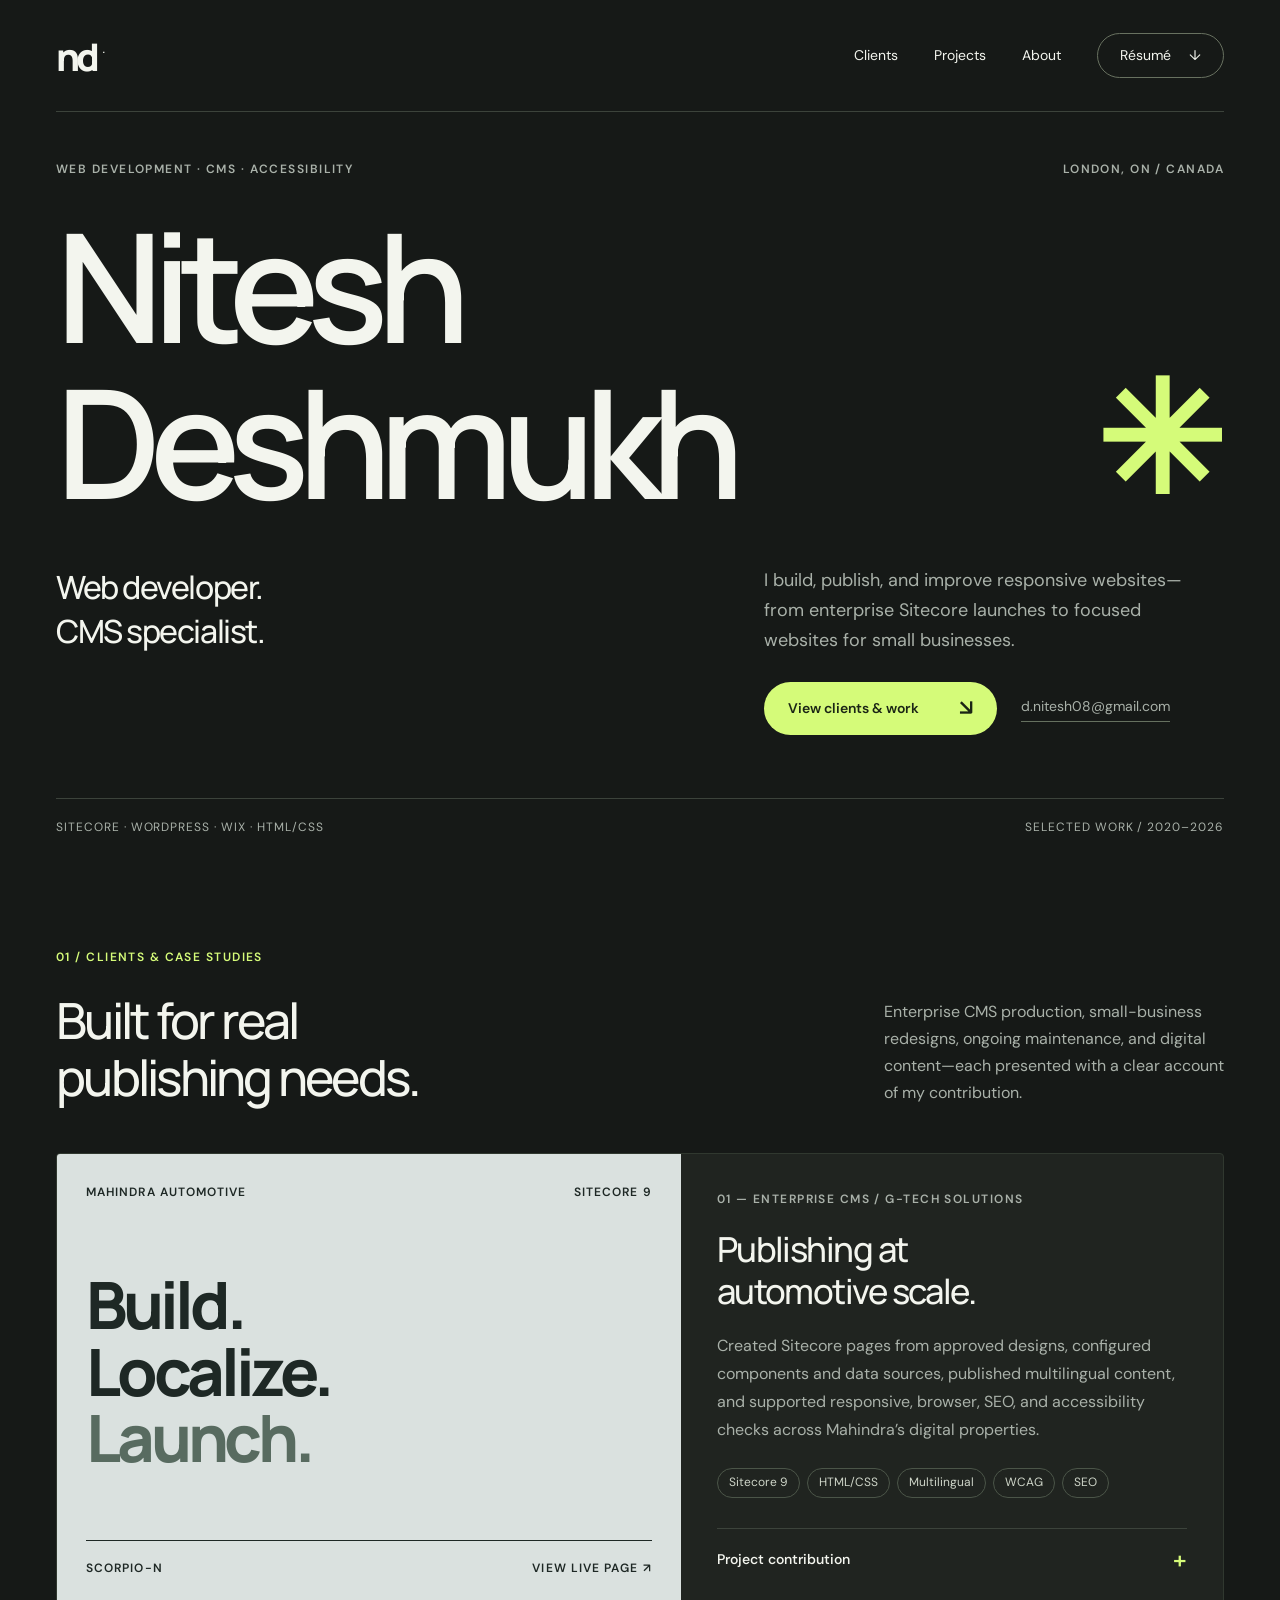
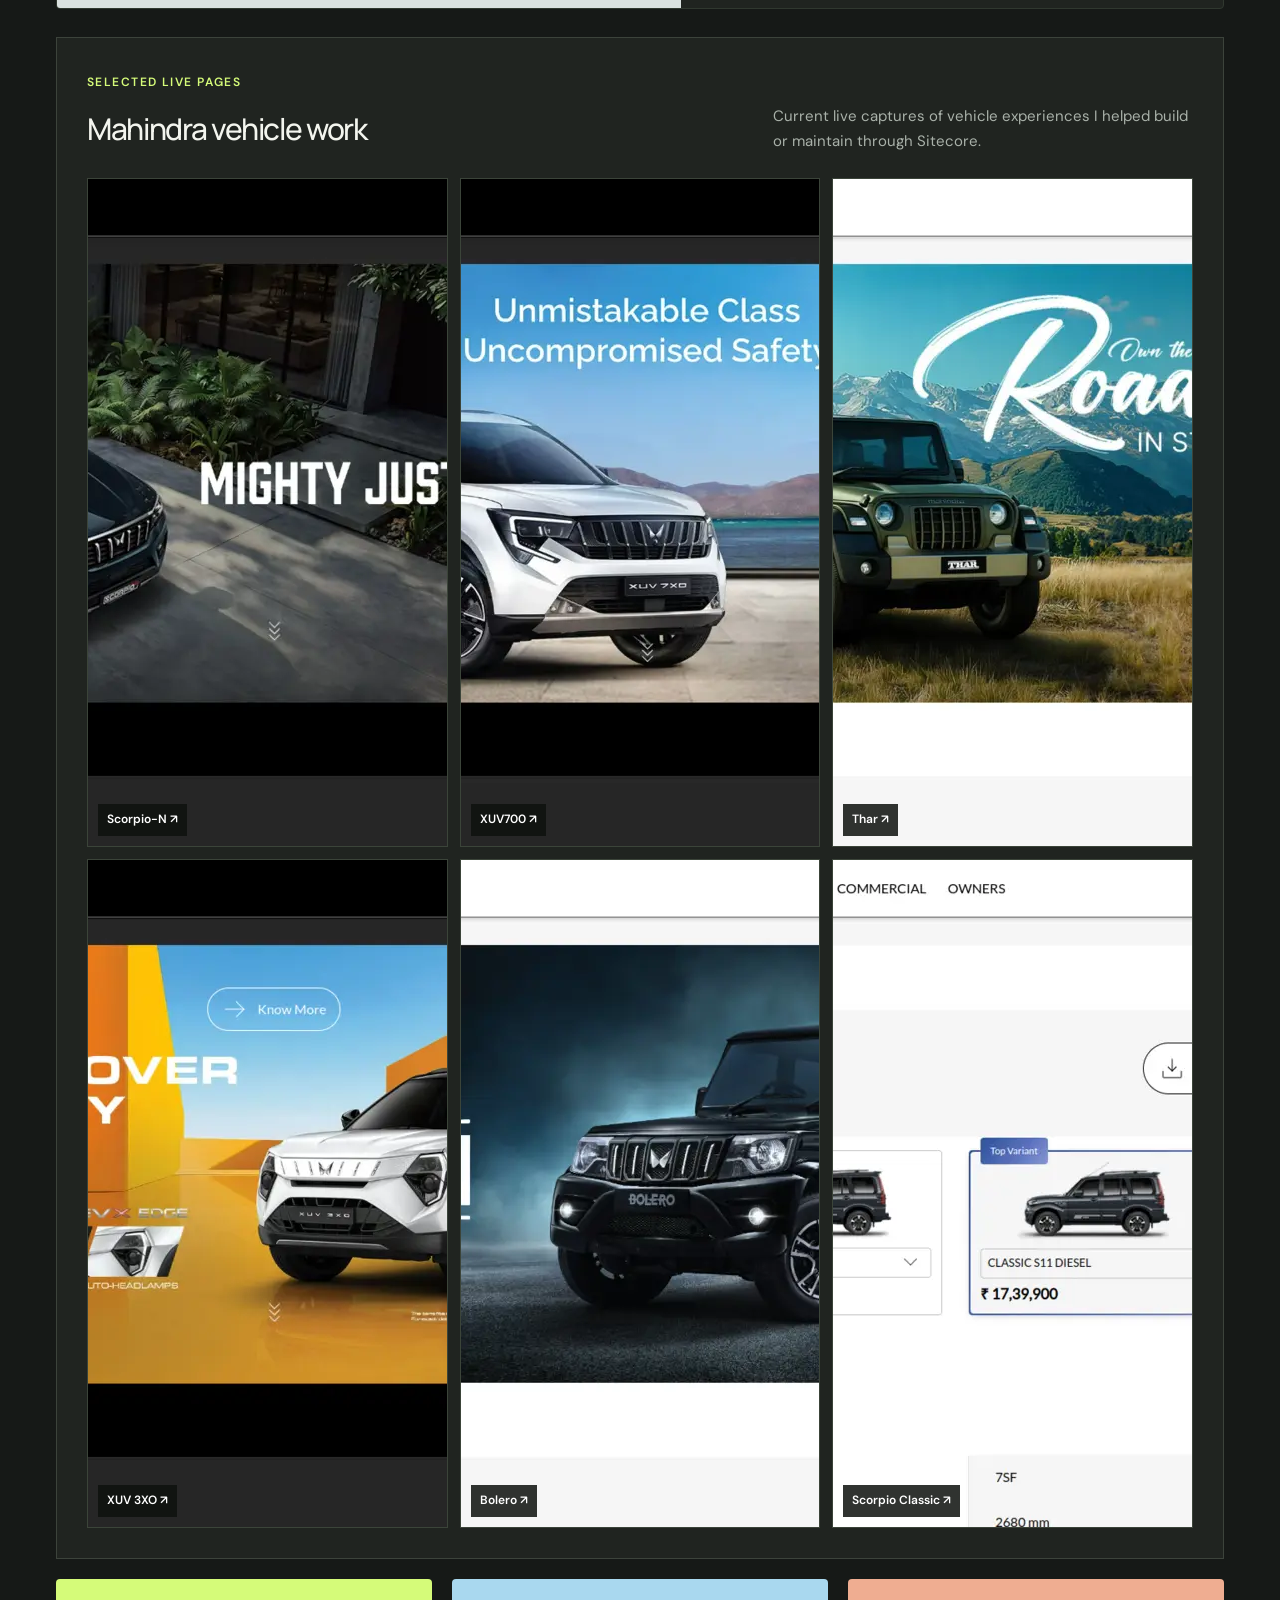
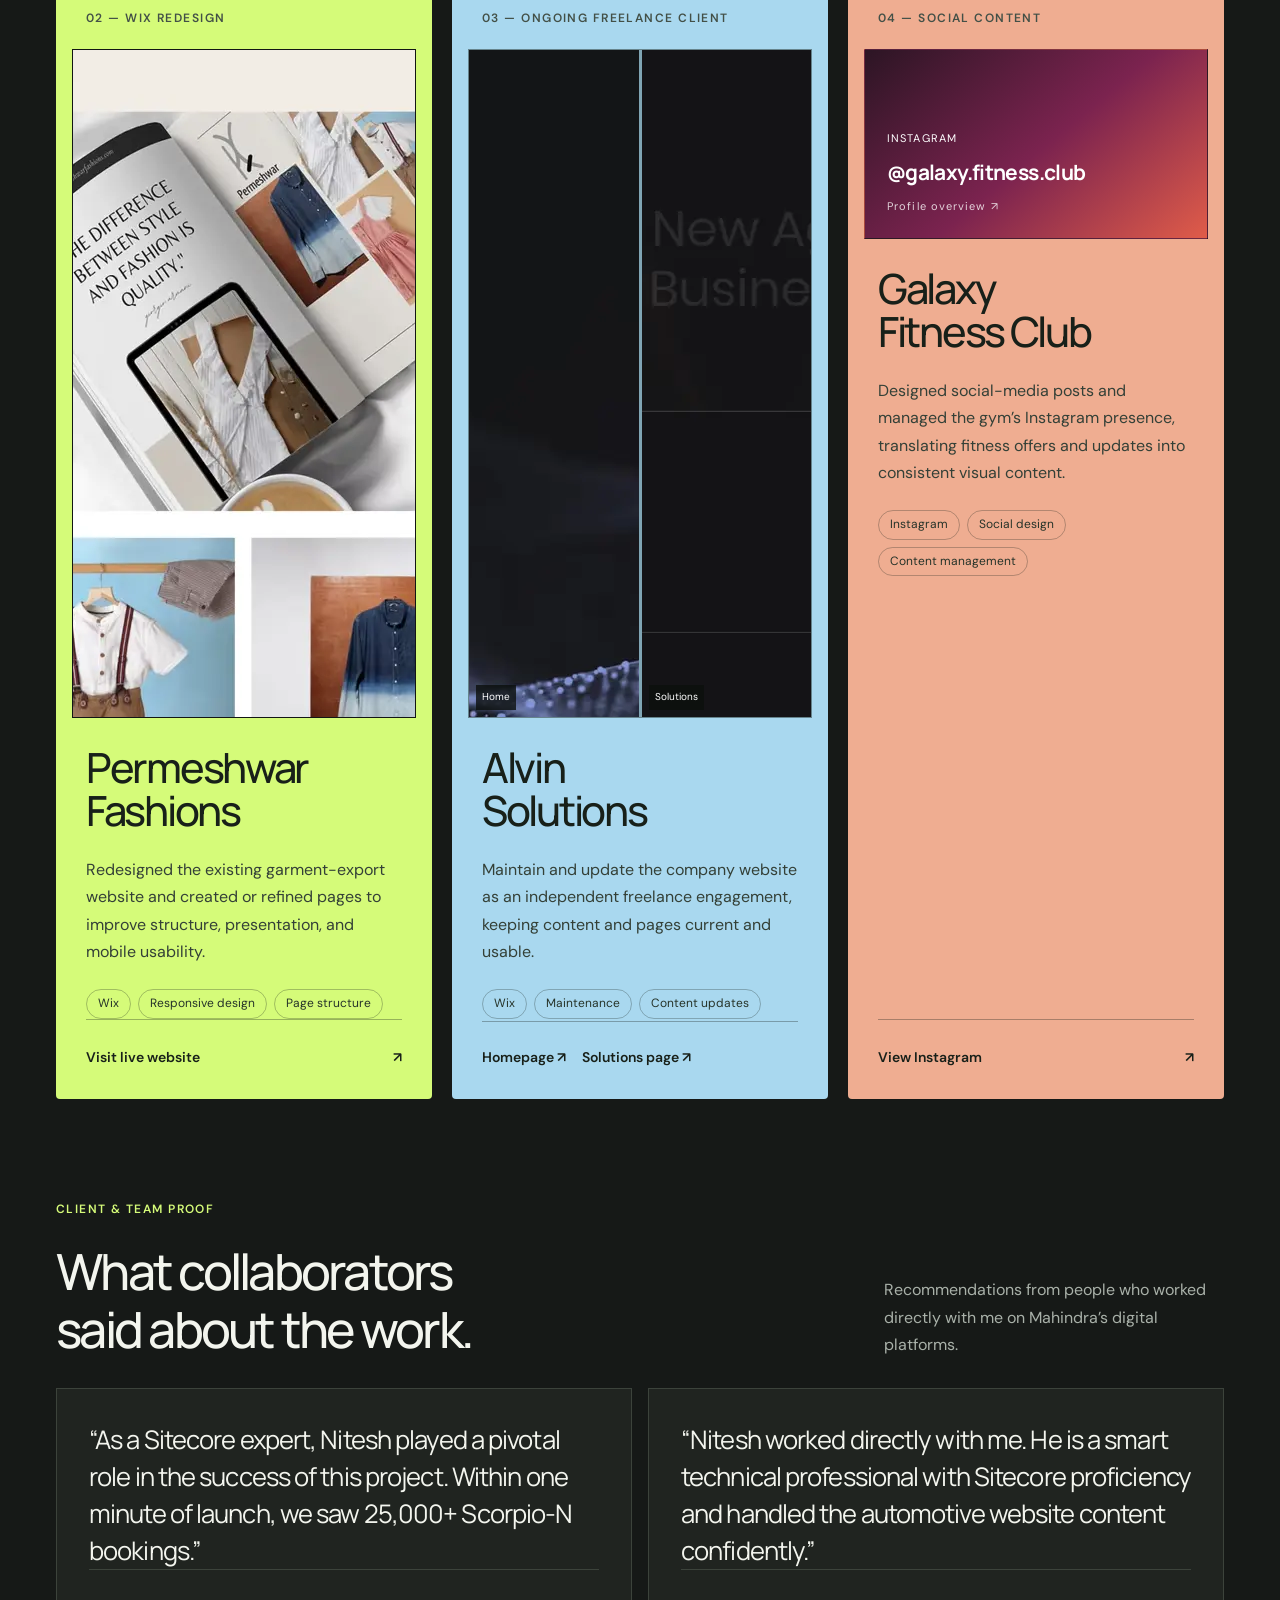
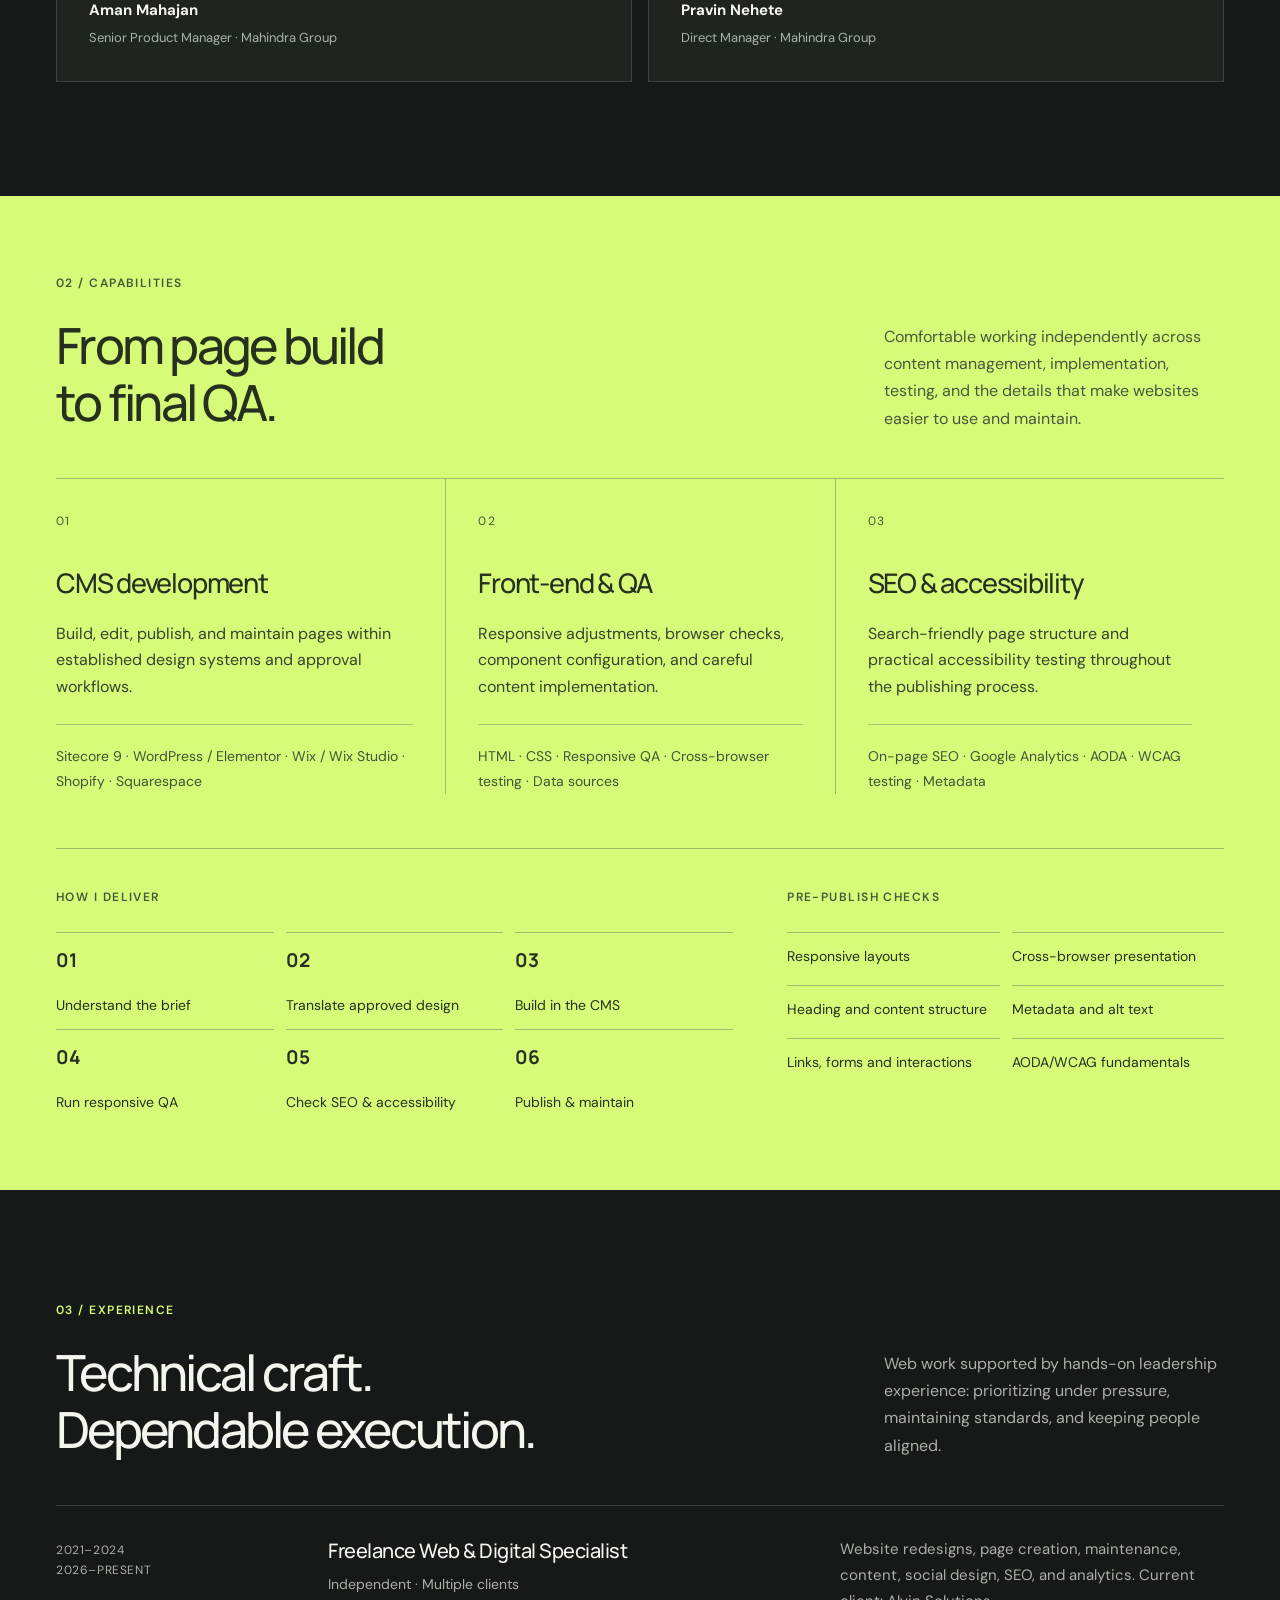
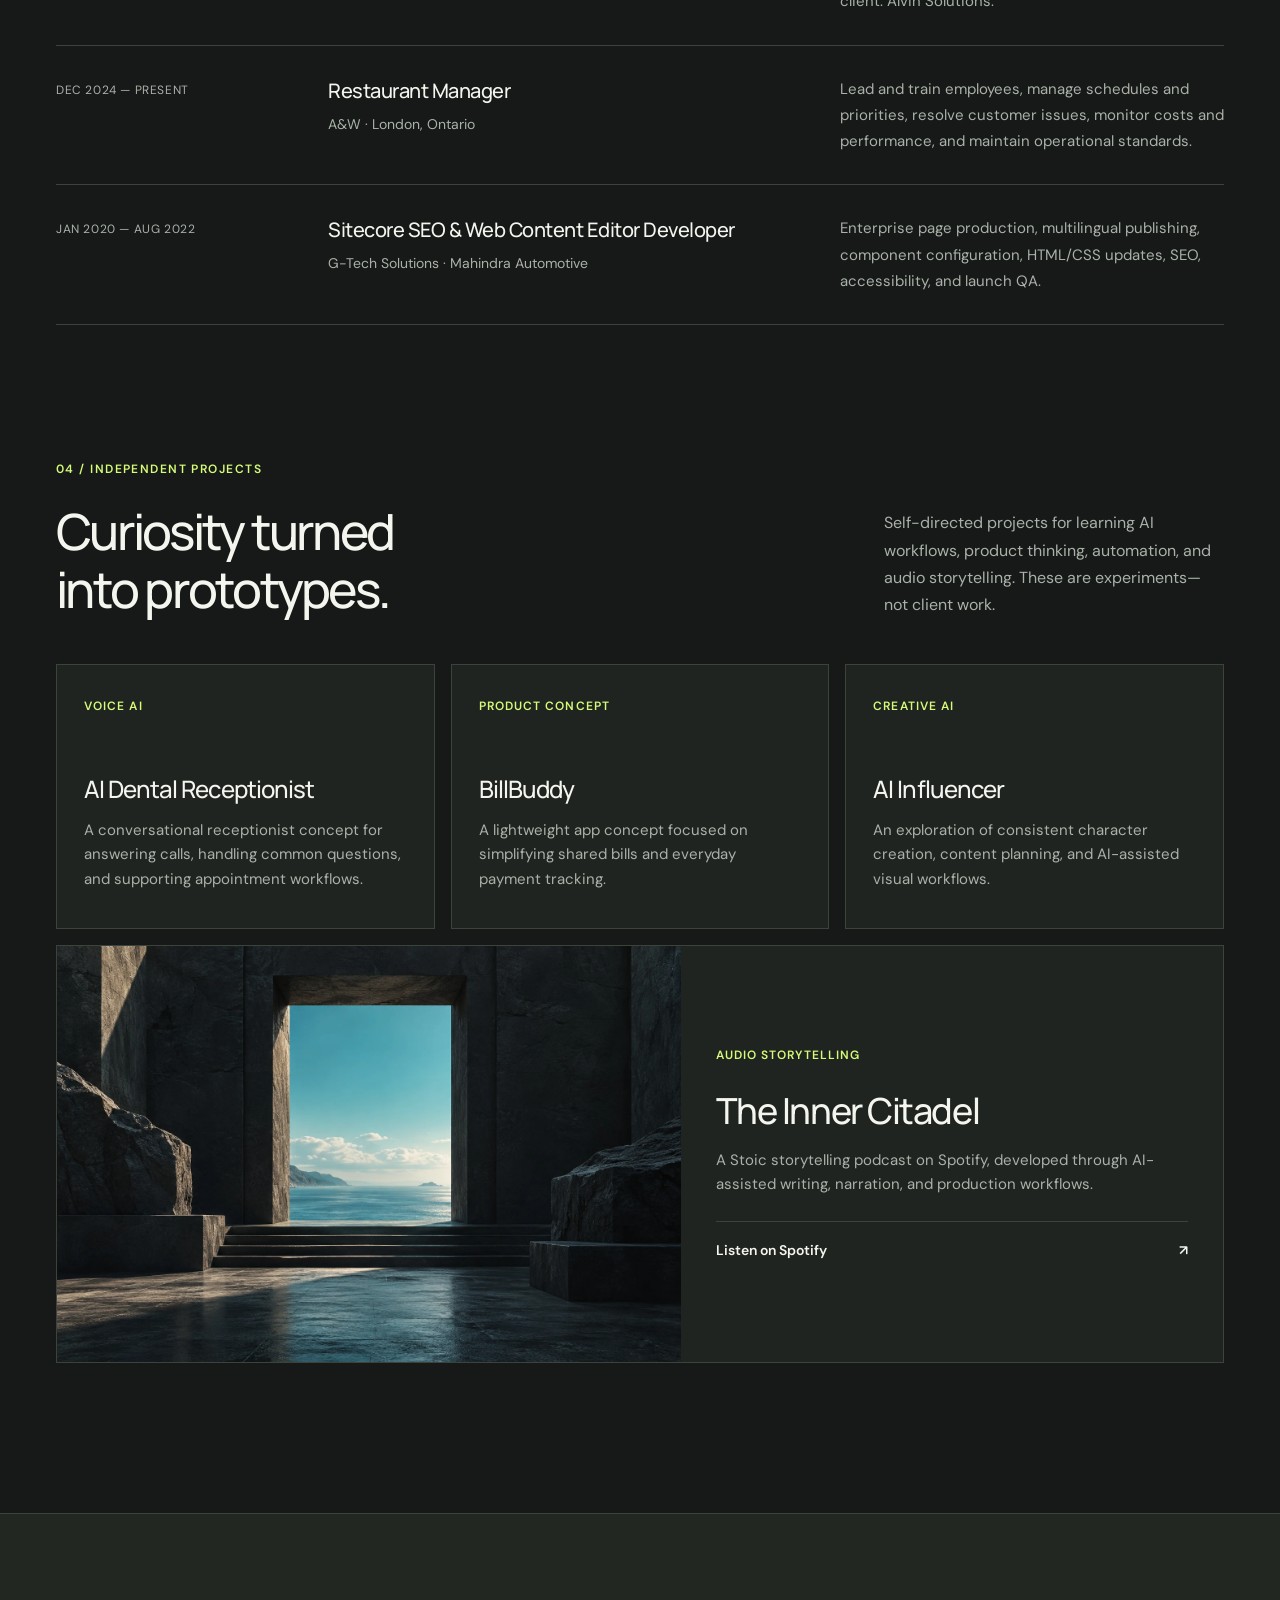
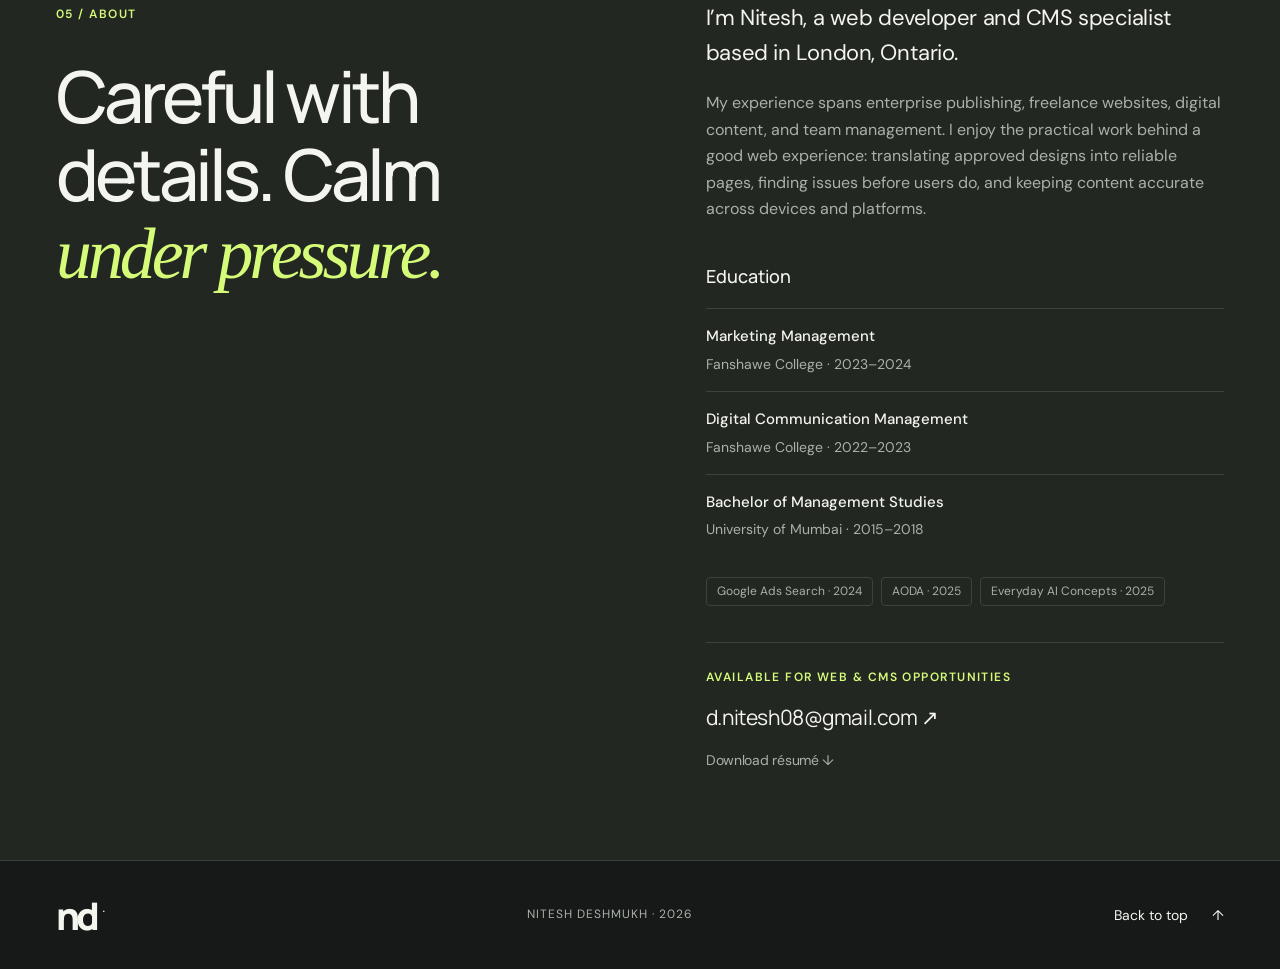
==== commit f16b20b1: "Publish updated web developer portfolio" ====
--- a/index.html
+++ b/index.html
@@ -1,587 +1,14 @@
-<!DOCTYPE html>
+<!doctype html>
 <html lang="en">
 <head>
-<meta charset="UTF-8" />
-<meta name="viewport" content="width=device-width, initial-scale=1.0" />
-<title>Nitesh Deshmukh — Ignition</title>
-<meta name="description" content="Cinematic portfolio of Nitesh Deshmukh — CMS, web publishing, SEO, digital operations and AI workflow automation. The story of a 60-second launch." />
-<link rel="preconnect" href="https://fonts.googleapis.com">
-<link rel="preconnect" href="https://fonts.gstatic.com" crossorigin>
-<link href="https://fonts.googleapis.com/css2?family=Unbounded:wght@400;600;800;900&family=Instrument+Sans:ital,wght@0,400;0,500;0,600;0,700;1,400&family=IBM+Plex+Mono:wght@400;500;600&display=swap" rel="stylesheet">
-<style>
-:root{
-  --void:#07080D;
-  --panel:#0D1017;
-  --panel2:#12161F;
-  --ink:#ECE9E1;
-  --dim:#9BA0B0;
-  --faint:#5A5F70;
-  --amber:#FFB454;
-  --blue:#5B8CFF;
-  --line:rgba(236,233,225,.10);
-  --line2:rgba(236,233,225,.06);
-  --display:'Unbounded',sans-serif;
-  --body:'Instrument Sans',sans-serif;
-  --mono:'IBM Plex Mono',monospace;
-}
-*{box-sizing:border-box}
-html{scroll-behavior:smooth}
-body{
-  margin:0;background:var(--void);color:var(--ink);
-  font-family:var(--body);font-size:17px;line-height:1.65;
-  overflow-x:hidden;
-}
-::selection{background:var(--amber);color:#0A0800}
-a{color:inherit;text-decoration:none}
-p{color:var(--dim)}
-img{max-width:100%}
-
-/* ---------- ambient glow field ---------- */
-.field{position:fixed;inset:0;z-index:0;pointer-events:none;overflow:hidden}
-.orb{position:absolute;border-radius:50%;filter:blur(110px);opacity:.5;will-change:transform}
-.orb.a{width:52vw;height:52vw;left:-18vw;top:-14vw;background:radial-gradient(circle,rgba(91,140,255,.20),transparent 65%)}
-.orb.b{width:44vw;height:44vw;right:-16vw;top:26%;background:radial-gradient(circle,rgba(255,180,84,.14),transparent 65%)}
-.orb.c{width:50vw;height:50vw;left:8vw;bottom:-24vw;background:radial-gradient(circle,rgba(91,140,255,.12),transparent 65%)}
-.grain{position:fixed;inset:0;z-index:1;pointer-events:none;opacity:.05;mix-blend-mode:overlay;
-  background-image:url("data:image/svg+xml,%3Csvg xmlns='http://www.w3.org/2000/svg' width='160' height='160'%3E%3Cfilter id='n'%3E%3CfeTurbulence type='fractalNoise' baseFrequency='0.9' numOctaves='2'/%3E%3C/filter%3E%3Crect width='100%25' height='100%25' filter='url(%23n)'/%3E%3C/svg%3E");}
-
-/* ---------- preloader ---------- */
-.ignite{position:fixed;inset:0;z-index:300;background:var(--void);display:grid;place-items:center;transition:opacity .8s ease,visibility .8s ease}
-.ignite.done{opacity:0;visibility:hidden}
-.ignite-inner{text-align:center;font-family:var(--mono)}
-.ignite-word{font-family:var(--display);font-weight:900;font-size:clamp(28px,5vw,56px);letter-spacing:.34em;text-indent:.34em;color:var(--ink)}
-.ignite-line{width:min(360px,70vw);height:1px;background:var(--line);margin:26px auto 14px;position:relative;overflow:hidden}
-.ignite-fill{position:absolute;left:0;top:0;height:100%;width:0;background:linear-gradient(90deg,var(--blue),var(--amber));box-shadow:0 0 18px var(--amber)}
-.ignite-status{font-size:11px;letter-spacing:.24em;text-transform:uppercase;color:var(--faint)}
-
-/* ---------- chapter rail ---------- */
-.rail{position:fixed;left:26px;top:0;bottom:0;z-index:60;display:flex;flex-direction:column;align-items:center;justify-content:center;gap:0;pointer-events:none}
-.rail-track{position:relative;width:1px;height:min(46vh,420px);background:var(--line)}
-.rail-fill{position:absolute;top:0;left:0;width:100%;height:0;background:linear-gradient(180deg,var(--blue),var(--amber));box-shadow:0 0 14px rgba(255,180,84,.7)}
-.rail-dots{position:absolute;inset:0;display:flex;flex-direction:column;justify-content:space-between;align-items:center}
-.rail-dots a{pointer-events:auto;width:22px;height:22px;display:grid;place-items:center;transform:translateX(0)}
-.rail-dots a span{width:5px;height:5px;border-radius:50%;background:var(--faint);transition:.3s;display:block}
-.rail-dots a.active span{background:var(--amber);box-shadow:0 0 12px var(--amber);transform:scale(1.7)}
-.rail-label{position:fixed;left:22px;bottom:30px;z-index:60;writing-mode:vertical-rl;transform:rotate(180deg);font-family:var(--mono);font-size:10px;letter-spacing:.3em;text-transform:uppercase;color:var(--faint)}
-
-/* ---------- top bar ---------- */
-.bar{position:fixed;top:0;left:0;right:0;z-index:70;display:flex;align-items:center;justify-content:space-between;padding:18px clamp(20px,4vw,48px);mix-blend-mode:normal}
-.bar::before{content:"";position:absolute;inset:0;background:linear-gradient(180deg,rgba(7,8,13,.85),transparent);pointer-events:none}
-.bar>*{position:relative}
-.bar-name{font-family:var(--mono);font-size:12px;letter-spacing:.26em;text-transform:uppercase;color:var(--ink)}
-.bar-name em{color:var(--amber);font-style:normal}
-.bar-actions{display:flex;gap:10px}
-.chip{font-family:var(--mono);font-size:11px;letter-spacing:.14em;text-transform:uppercase;padding:10px 16px;border:1px solid var(--line);border-radius:999px;color:var(--dim);background:rgba(13,16,23,.6);backdrop-filter:blur(10px);cursor:pointer;transition:.25s}
-.chip:hover{color:var(--ink);border-color:rgba(255,180,84,.6);box-shadow:0 0 20px rgba(255,180,84,.15)}
-.chip.hot{color:#0A0800;background:var(--amber);border-color:var(--amber);font-weight:600}
-.chip.hot:hover{box-shadow:0 0 26px rgba(255,180,84,.45)}
-
-main{position:relative;z-index:2}
-.wrap{width:min(1180px,calc(100% - clamp(40px,10vw,140px)));margin:0 auto}
-
-/* ---------- shared chapter furniture ---------- */
-.eyebrow{display:flex;align-items:center;gap:14px;font-family:var(--mono);font-size:11px;letter-spacing:.3em;text-transform:uppercase;color:var(--amber)}
-.eyebrow::before{content:"";width:34px;height:1px;background:var(--amber);box-shadow:0 0 10px var(--amber)}
-.chapter{position:relative;padding:clamp(90px,14vh,160px) 0}
-.chapter-head{margin-bottom:clamp(36px,6vh,64px)}
-.chapter-head h2{font-family:var(--display);font-weight:800;font-size:clamp(30px,4.6vw,62px);line-height:1.04;letter-spacing:-.01em;margin:20px 0 16px;max-width:20ch}
-.chapter-head p{max-width:56ch;margin:0;font-size:17px}
-
-/* reveal */
-.rv{opacity:0;transform:translateY(34px);transition:opacity .9s cubic-bezier(.2,.7,.2,1),transform .9s cubic-bezier(.2,.7,.2,1)}
-.rv.in{opacity:1;transform:none}
-.rv.d1{transition-delay:.08s}.rv.d2{transition-delay:.16s}.rv.d3{transition-delay:.24s}.rv.d4{transition-delay:.32s}
-
-/* ---------- hero ---------- */
-.hero{min-height:100svh;display:grid;place-items:center;position:relative;padding:120px 0 80px}
-.hero-inner{text-align:center;width:min(1100px,calc(100% - 40px))}
-.hero-tag{font-family:var(--mono);font-size:clamp(10px,1.3vw,13px);letter-spacing:.42em;text-transform:uppercase;color:var(--dim);margin-bottom:26px}
-.hero-tag b{color:var(--amber);font-weight:500}
-.hero h1{font-family:var(--display);font-weight:900;margin:0;font-size:clamp(40px,8.6vw,116px);line-height:.98;letter-spacing:-.015em}
-.hero h1 .glow{background:linear-gradient(100deg,var(--blue) 10%,var(--amber) 60%);-webkit-background-clip:text;background-clip:text;color:transparent;filter:drop-shadow(0 0 32px rgba(255,180,84,.25))}
-.hero-sub{max-width:62ch;margin:30px auto 0;font-size:clamp(16px,1.6vw,19px)}
-.hero-stats{display:flex;justify-content:center;gap:clamp(20px,5vw,64px);margin-top:52px;flex-wrap:wrap}
-.hstat{font-family:var(--mono);text-align:center}
-.hstat b{display:block;font-family:var(--display);font-weight:800;font-size:clamp(24px,3.4vw,40px);color:var(--ink)}
-.hstat span{font-size:10px;letter-spacing:.24em;text-transform:uppercase;color:var(--faint)}
-.scroll-cue{position:absolute;left:50%;bottom:26px;transform:translateX(-50%);font-family:var(--mono);font-size:10px;letter-spacing:.3em;text-transform:uppercase;color:var(--faint);display:flex;flex-direction:column;align-items:center;gap:12px}
-.scroll-cue::after{content:"";width:1px;height:44px;background:linear-gradient(180deg,var(--amber),transparent);animation:drip 1.8s ease-in-out infinite}
-@keyframes drip{0%{transform:scaleY(0);transform-origin:top}55%{transform:scaleY(1);transform-origin:top}56%{transform-origin:bottom}100%{transform:scaleY(0);transform-origin:bottom}}
-
-/* ---------- launch scene (signature) ---------- */
-.launch{height:340vh;position:relative}
-.launch-stage{position:sticky;top:0;height:100svh;display:grid;place-items:center;overflow:hidden}
-.launch-inner{text-align:center;width:min(1050px,calc(100% - 40px))}
-.launch-kicker{font-family:var(--mono);font-size:11px;letter-spacing:.34em;text-transform:uppercase;color:var(--dim);margin-bottom:8px}
-.launch-clock{font-family:var(--mono);font-weight:600;font-size:clamp(15px,2vw,20px);letter-spacing:.22em;color:var(--blue);margin-bottom:clamp(14px,3vh,30px)}
-.launch-count{font-family:var(--display);font-weight:900;font-size:clamp(64px,13.5vw,190px);line-height:1;letter-spacing:-.02em;color:var(--ink);text-shadow:0 0 60px rgba(255,180,84,.28);font-variant-numeric:tabular-nums}
-.launch-count small{display:block;font-family:var(--mono);font-weight:500;font-size:clamp(11px,1.4vw,14px);letter-spacing:.4em;text-transform:uppercase;color:var(--amber);margin-top:18px}
-.launch-context{max-width:60ch;margin:clamp(20px,4vh,40px) auto 0;font-size:clamp(15px,1.7vw,18px);color:var(--dim)}
-.launch-context b{color:var(--ink);font-weight:600}
-.launch-bar{width:min(540px,80vw);height:2px;background:var(--line);margin:clamp(20px,4vh,36px) auto 0;position:relative}
-.launch-bar i{position:absolute;left:0;top:0;height:100%;width:0;background:linear-gradient(90deg,var(--blue),var(--amber));box-shadow:0 0 16px var(--amber)}
-.launch-quote{opacity:0;transform:translateY(20px);transition:opacity .7s,transform .7s;max-width:66ch;margin:clamp(22px,4vh,40px) auto 0}
-.launch-quote.show{opacity:1;transform:none}
-.launch-quote p{font-size:clamp(15px,1.7vw,18px);color:var(--ink);font-style:italic;margin:0 0 10px}
-.launch-quote cite{font-family:var(--mono);font-style:normal;font-size:11px;letter-spacing:.2em;text-transform:uppercase;color:var(--amber)}
-
-/* ---------- systems grid ---------- */
-.sys-grid{display:grid;grid-template-columns:repeat(4,1fr);gap:1px;background:var(--line2);border:1px solid var(--line2)}
-.sys{background:var(--panel);padding:clamp(24px,3vw,38px);position:relative;overflow:hidden;transition:background .35s}
-.sys:hover{background:var(--panel2)}
-.sys::after{content:"";position:absolute;left:0;right:0;top:0;height:1px;background:linear-gradient(90deg,transparent,var(--amber),transparent);opacity:0;transition:.4s}
-.sys:hover::after{opacity:1}
-.sys-id{font-family:var(--mono);font-size:11px;letter-spacing:.26em;color:var(--faint)}
-.sys h3{font-family:var(--display);font-weight:600;font-size:clamp(17px,1.7vw,21px);line-height:1.25;margin:52px 0 12px}
-.sys p{font-size:14.5px;margin:0}
-.sys-tag{position:absolute;top:22px;right:22px;font-family:var(--mono);font-size:10px;letter-spacing:.2em;text-transform:uppercase;color:var(--amber)}
-
-/* ---------- case files ---------- */
-.case-lead{border:1px solid var(--line);background:linear-gradient(140deg,rgba(91,140,255,.10),rgba(13,16,23,.9) 45%),var(--panel);padding:clamp(28px,4vw,52px);position:relative;overflow:hidden}
-.case-lead::before{content:"";position:absolute;right:-120px;top:-120px;width:380px;height:380px;border-radius:50%;background:radial-gradient(circle,rgba(255,180,84,.16),transparent 65%);filter:blur(20px)}
-.case-lead h3{font-family:var(--display);font-weight:800;font-size:clamp(26px,3.6vw,46px);line-height:1.06;margin:18px 0 16px;max-width:18ch}
-.case-lead p{max-width:62ch;position:relative}
-.case-metrics{display:grid;grid-template-columns:repeat(4,1fr);gap:1px;background:var(--line2);border:1px solid var(--line2);margin-top:30px;position:relative}
-.case-metrics div{background:rgba(7,8,13,.72);padding:18px 16px}
-.case-metrics b{display:block;font-family:var(--display);font-weight:800;font-size:clamp(18px,2.2vw,28px);color:var(--ink)}
-.case-metrics span{font-family:var(--mono);font-size:10px;letter-spacing:.18em;text-transform:uppercase;color:var(--faint)}
-.case-row{display:grid;grid-template-columns:repeat(3,1fr);gap:1px;background:var(--line2);border:1px solid var(--line2);border-top:0}
-.case{background:var(--panel);padding:clamp(22px,3vw,34px);transition:background .35s;position:relative}
-.case:hover{background:var(--panel2)}
-.case h3{font-family:var(--display);font-weight:600;font-size:clamp(17px,1.7vw,20px);line-height:1.25;margin:16px 0 10px}
-.case p{font-size:14.5px;margin:0}
-.tags{display:flex;flex-wrap:wrap;gap:8px;margin-top:18px}
-.tags span{font-family:var(--mono);font-size:10px;letter-spacing:.14em;text-transform:uppercase;color:var(--dim);border:1px solid var(--line);border-radius:999px;padding:6px 11px}
-
-/* ---------- capabilities ---------- */
-.cap-grid{display:grid;grid-template-columns:1fr 1fr;gap:1px;background:var(--line2);border:1px solid var(--line2)}
-.cap{background:var(--panel);padding:clamp(26px,3.4vw,42px);display:grid;grid-template-columns:auto 1fr;gap:22px;align-items:start;transition:background .35s}
-.cap:hover{background:var(--panel2)}
-.cap-key{font-family:var(--mono);font-size:11px;letter-spacing:.2em;color:var(--amber);border:1px solid rgba(255,180,84,.35);border-radius:6px;padding:8px 10px;margin-top:4px;white-space:nowrap}
-.cap h3{font-family:var(--display);font-weight:600;font-size:clamp(17px,1.8vw,21px);margin:0 0 10px}
-.cap p{font-size:14.5px;margin:0 0 14px}
-.meter{height:3px;background:var(--line);position:relative;border-radius:99px;overflow:hidden}
-.meter i{position:absolute;left:0;top:0;bottom:0;width:0;background:linear-gradient(90deg,var(--blue),var(--amber));transition:width 1.4s cubic-bezier(.2,.7,.2,1);border-radius:99px}
-.cap.in .meter i{width:var(--w)}
-
-/* ---------- vault ---------- */
-.vault-tools{display:flex;gap:12px;margin-bottom:26px;flex-wrap:wrap}
-.vault-tools input{flex:1;min-width:240px;background:var(--panel);border:1px solid var(--line);color:var(--ink);font-family:var(--mono);font-size:13px;letter-spacing:.05em;padding:15px 18px;outline:none;transition:.3s}
-.vault-tools input::placeholder{color:var(--faint)}
-.vault-tools input:focus{border-color:rgba(255,180,84,.55);box-shadow:0 0 24px rgba(255,180,84,.10)}
-.vault-count{font-family:var(--mono);font-size:11px;letter-spacing:.2em;text-transform:uppercase;color:var(--faint);align-self:center}
-.vault-grid{display:grid;grid-template-columns:repeat(3,1fr);gap:1px;background:var(--line2);border:1px solid var(--line2)}
-.vc{background:var(--panel);padding:24px;transition:background .3s;display:flex;flex-direction:column;gap:0}
-.vc:hover{background:var(--panel2)}
-.vc.hide{display:none}
-.vc-type{font-family:var(--mono);font-size:10px;letter-spacing:.22em;text-transform:uppercase;color:var(--amber)}
-.vc h3{font-family:var(--body);font-weight:600;font-size:16.5px;line-height:1.35;margin:14px 0 6px;color:var(--ink)}
-.vc-issuer{font-family:var(--mono);font-size:11.5px;color:var(--dim);letter-spacing:.04em}
-.vc-metric{margin-top:12px;font-size:13px;color:var(--blue);font-weight:600}
-.vc-id{margin-top:auto;padding-top:14px;font-family:var(--mono);font-size:9.5px;color:var(--faint);word-break:break-all;line-height:1.5}
-
-/* ---------- voices ---------- */
-.voice-grid{display:grid;grid-template-columns:1fr 1fr;gap:1px;background:var(--line2);border:1px solid var(--line2)}
-.voice{background:var(--panel);padding:clamp(24px,3vw,36px);display:flex;flex-direction:column;transition:background .35s;position:relative}
-.voice:hover{background:var(--panel2)}
-.voice-meta{display:flex;justify-content:space-between;gap:12px;font-family:var(--mono);font-size:10px;letter-spacing:.18em;text-transform:uppercase;color:var(--faint);margin-bottom:18px}
-.voice-meta b{color:var(--amber);font-weight:500}
-.voice p{color:var(--ink);font-size:15.5px;line-height:1.7;margin:0 0 22px;flex:1}
-.voice footer{border-top:1px solid var(--line2);padding-top:16px}
-.voice strong{display:block;font-size:14.5px}
-.voice em{display:block;font-style:normal;font-family:var(--mono);font-size:11px;color:var(--dim);margin-top:5px;line-height:1.5}
-
-/* ---------- contact ---------- */
-.contact{min-height:88svh;display:grid;place-items:center;text-align:center;padding:100px 0 60px}
-.contact h2{font-family:var(--display);font-weight:900;font-size:clamp(34px,6.4vw,84px);line-height:1.02;margin:22px auto 20px;max-width:16ch}
-.contact h2 .glow{background:linear-gradient(100deg,var(--blue),var(--amber));-webkit-background-clip:text;background-clip:text;color:transparent}
-.contact p{max-width:56ch;margin:0 auto}
-.contact-btns{display:flex;justify-content:center;gap:12px;margin-top:44px;flex-wrap:wrap}
-.btn{font-family:var(--mono);font-size:12px;letter-spacing:.18em;text-transform:uppercase;padding:16px 28px;border:1px solid var(--line);color:var(--ink);transition:.3s;cursor:pointer;background:transparent}
-.btn:hover{border-color:rgba(255,180,84,.6);box-shadow:0 0 26px rgba(255,180,84,.14)}
-.btn.hot{background:var(--amber);color:#0A0800;border-color:var(--amber);font-weight:600}
-.btn.hot:hover{box-shadow:0 0 40px rgba(255,180,84,.45)}
-.contact-meta{display:flex;justify-content:center;gap:clamp(16px,4vw,48px);margin-top:52px;flex-wrap:wrap;font-family:var(--mono);font-size:12px;color:var(--dim)}
-.contact-meta b{color:var(--faint);font-weight:400;letter-spacing:.2em;text-transform:uppercase;font-size:10px;display:block;margin-bottom:6px}
-footer.site{position:relative;z-index:2;text-align:center;padding:30px 20px 44px;font-family:var(--mono);font-size:11px;letter-spacing:.14em;color:var(--faint);border-top:1px solid var(--line2)}
-
-/* ---------- toast ---------- */
-.toast{position:fixed;z-index:120;left:50%;bottom:28px;transform:translate(-50%,180%);background:var(--panel2);border:1px solid rgba(255,180,84,.5);color:var(--ink);font-family:var(--mono);font-size:12px;letter-spacing:.1em;padding:14px 22px;transition:.35s;box-shadow:0 0 30px rgba(255,180,84,.18)}
-.toast.show{transform:translate(-50%,0)}
-
-/* ---------- responsive ---------- */
-@media (max-width:1020px){
-  .sys-grid,.case-metrics{grid-template-columns:repeat(2,1fr)}
-  .case-row,.vault-grid{grid-template-columns:repeat(2,1fr)}
-  .cap-grid,.voice-grid{grid-template-columns:1fr}
-  .rail,.rail-label{display:none}
-}
-@media (max-width:640px){
-  .sys-grid,.case-row,.vault-grid,.case-metrics{grid-template-columns:1fr}
-  .cap{grid-template-columns:1fr;gap:12px}
-  .bar-actions .chip.ghost-sm{display:none}
-  .launch{height:280vh}
-}
-@media (prefers-reduced-motion:reduce){
-  *,*::before,*::after{animation:none!important;transition:none!important;scroll-behavior:auto!important}
-  .rv{opacity:1;transform:none}
-  .launch{height:auto}
-  .launch-stage{position:static;height:auto;padding:120px 0}
-  .launch-quote{opacity:1;transform:none}
-}
-</style>
+  <meta charset="utf-8">
+  <meta name="viewport" content="width=device-width,initial-scale=1">
+  <title>Nitesh Deshmukh — Web Developer & CMS Specialist</title>
+  <meta http-equiv="refresh" content="0; url=./docs/">
+  <link rel="canonical" href="./docs/">
+  <script>window.location.replace("./docs/");</script>
 </head>
 <body>
-<div class="ignite" id="ignite" aria-hidden="true">
-  <div class="ignite-inner">
-    <div class="ignite-word">IGNITION</div>
-    <div class="ignite-line"><div class="ignite-fill" id="igniteFill"></div></div>
-    <div class="ignite-status" id="igniteStatus">Priming systems…</div>
-  </div>
-</div>
-
-<div class="field" aria-hidden="true">
-  <div class="orb a"></div><div class="orb b"></div><div class="orb c"></div>
-</div>
-<div class="grain" aria-hidden="true"></div>
-
-<nav class="rail" aria-label="Chapters">
-  <div class="rail-track">
-    <div class="rail-fill" id="railFill"></div>
-    <div class="rail-dots">
-      <a href="#top" data-ch="top" aria-label="Top"><span></span></a>
-      <a href="#launch" data-ch="launch" aria-label="The launch"><span></span></a>
-      <a href="#systems" data-ch="systems" aria-label="Systems"><span></span></a>
-      <a href="#cases" data-ch="cases" aria-label="Case files"><span></span></a>
-      <a href="#capabilities" data-ch="capabilities" aria-label="Capabilities"><span></span></a>
-      <a href="#vault" data-ch="vault" aria-label="Credential vault"><span></span></a>
-      <a href="#voices" data-ch="voices" aria-label="Voices"><span></span></a>
-      <a href="#contact" data-ch="contact" aria-label="Contact"><span></span></a>
-    </div>
-  </div>
-</nav>
-<div class="rail-label">Nitesh Deshmukh — scroll journey</div>
-
-<header class="bar">
-  <a class="bar-name" href="#top">NITESH<em>.</em>DESHMUKH</a>
-  <div class="bar-actions">
-    <button class="chip ghost-sm" id="copyEmail">Copy email</button>
-    <a class="chip ghost-sm" href="https://www.linkedin.com/in/niteshdeshmukh" target="_blank" rel="noreferrer">LinkedIn</a>
-    <a class="chip hot" href="mailto:d.nitesh08@gmail.com">Hire me</a>
-  </div>
-</header>
-
-<main>
-<!-- HERO -->
-<section class="hero" id="top">
-  <div class="hero-inner">
-    <div class="hero-tag rv">LONDON, ONTARIO · <b>OPEN TO DIGITAL ROLES</b></div>
-    <h1 class="rv d1">The person behind<br><span class="glow">a 60-second launch.</span></h1>
-    <p class="hero-sub rv d2">I'm Nitesh Deshmukh. I connect enterprise CMS execution, web publishing, SEO, digital operations and AI workflow automation — and I've done it under the brightest lights a website can face.</p>
-    <div class="hero-stats rv d3">
-      <div class="hstat"><b data-count="25000" data-suffix="+">0</b><span>bookings · minute one</span></div>
-      <div class="hstat"><b data-count="12">0</b><span>recommendations</span></div>
-      <div class="hstat"><b data-count="17">0</b><span>credentials</span></div>
-      <div class="hstat"><b data-count="4">0</b><span>CMS platforms</span></div>
-    </div>
-  </div>
-  <div class="scroll-cue">Scroll to begin</div>
-</section>
-
-<!-- SIGNATURE: THE SIXTY SECONDS -->
-<section class="launch" id="launch">
-  <div class="launch-stage">
-    <div class="launch-inner">
-      <div class="launch-kicker">Chapter 01 · Mahindra Scorpio-N · auto.mahindra.com</div>
-      <div class="launch-clock">T+ <span id="clock">00:00</span></div>
-      <div class="launch-count"><span id="bookings">0</span><small>Scorpio-N bookings</small></div>
-      <div class="launch-bar"><i id="launchFill"></i></div>
-      <p class="launch-context" id="launchContext">Keep scrolling. This is the first sixty seconds after the launch button was pressed — pages I published, metadata I tuned, QA I signed off.</p>
-      <div class="launch-quote" id="launchQuote">
-        <p>"As a Sitecore expert, Nitesh played a pivotal role in the success of this project… Within just one minute of the launch, we saw an astounding 25,000+ Scorpio-N bookings."</p>
-        <cite>Aman Mahajan · Senior Product Manager, Mahindra Group</cite>
-      </div>
-    </div>
-  </div>
-</section>
-
-<!-- SYSTEMS -->
-<section class="chapter" id="systems">
-  <div class="wrap">
-    <div class="chapter-head rv">
-      <div class="eyebrow">Chapter 02 · Systems online</div>
-      <h2>Four systems, one operator.</h2>
-      <p>Most candidates bring one of these. The value of this profile is that all four run at once — and each one has receipts.</p>
-    </div>
-    <div class="sys-grid">
-      <article class="sys rv"><span class="sys-id">SYS.01</span><span class="sys-tag">CMS</span><h3>Enterprise publishing in Sitecore</h3><p>Vehicle pages, landing pages, multilingual updates, SEO metadata and QA-ready content at national-launch scale.</p></article>
-      <article class="sys rv d1"><span class="sys-id">SYS.02</span><span class="sys-tag">Web</span><h3>Multi-platform website delivery</h3><p>WIX, WordPress, Shopify, Sitecore, Canva and Adobe — plus client-facing web improvements end to end.</p></article>
-      <article class="sys rv d2"><span class="sys-id">SYS.03</span><span class="sys-tag">Ops</span><h3>Pressure-tested operations</h3><p>Scheduling, escalation handling, team coordination, process execution and frontline customer support.</p></article>
-      <article class="sys rv d3"><span class="sys-id">SYS.04</span><span class="sys-tag">AI</span><h3>AI workflow implementation</h3><p>Prompt systems, AI assistants, content engines, automation flows and enablement for non-technical teams.</p></article>
-    </div>
-  </div>
-</section>
-
-<!-- CASE FILES -->
-<section class="chapter" id="cases">
-  <div class="wrap">
-    <div class="chapter-head rv">
-      <div class="eyebrow">Chapter 03 · Case files</div>
-      <h2>Work framed as evidence, not decoration.</h2>
-      <p>Every project here is framed around a business problem, the tools used, the process followed and the impact delivered.</p>
-    </div>
-    <article class="case-lead rv">
-      <div class="eyebrow">Featured · Enterprise CMS launch</div>
-      <h3>Mahindra Scorpio-N launch command file</h3>
-      <p>Supported the Mahindra automobile website and the Scorpio-N product launch through Sitecore CMS expertise, content publishing, SEO checks, launch QA and cross-functional team coordination.</p>
-      <div class="case-metrics">
-        <div><b>25K+</b><span>bookings in 1 minute</span></div>
-        <div><b>100K</b><span>bookings in 30 minutes</span></div>
-        <div><b>Sitecore</b><span>CMS execution</span></div>
-        <div><b>QA</b><span>launch readiness</span></div>
-      </div>
-      <div class="tags"><span>Sitecore</span><span>SEO</span><span>QA</span><span>Launch Ops</span><span>Stakeholder Coordination</span></div>
-    </article>
-    <div class="case-row">
-      <article class="case rv"><div class="eyebrow">AI Ops</div><h3>A&amp;W Operations Knowledge Assistant</h3><p>AI workflow blueprint for shift checklists, cleaning routines, escalation notes, staff FAQs and manager task prompts.</p></article>
-      <article class="case rv d1"><div class="eyebrow">App Concept</div><h3>BillBuddy / SplitNest</h3><p>Receipt scan, friend split flow, subscription reminders, bill calendar, cash-flow forecast and app-focused AI chat.</p></article>
-      <article class="case rv d2"><div class="eyebrow">Growth System</div><h3>Local Website Audit Engine</h3><p>AI-assisted website review workflow for SEO, CTA, mobile UX, trust signals and lead-capture fixes.</p></article>
-    </div>
-  </div>
-</section>
-
-<!-- CAPABILITIES -->
-<section class="chapter" id="capabilities">
-  <div class="wrap">
-    <div class="chapter-head rv">
-      <div class="eyebrow">Chapter 04 · Capability map</div>
-      <h2>A cross-functional stack for modern digital teams.</h2>
-      <p>Instead of one narrow role, this is the combination that makes the profile hard to replace.</p>
-    </div>
-    <div class="cap-grid">
-      <article class="cap rv" style="--w:92%"><div class="cap-key">CMS</div><div><h3>CMS &amp; Web</h3><p>Sitecore 9.0, WordPress, WIX, Shopify, Squarespace, landing pages, content publishing, QA and basic HTML/CSS.</p><div class="meter"><i></i></div></div></article>
-      <article class="cap rv d1" style="--w:86%"><div class="cap-key">SEO</div><div><h3>SEO &amp; Analytics</h3><p>On-page SEO, metadata, internal linking, evergreen refreshes, GA4, campaign tracking and content performance.</p><div class="meter"><i></i></div></div></article>
-      <article class="cap rv d2" style="--w:84%"><div class="cap-key">AI</div><div><h3>AI &amp; Automation</h3><p>Prompt engineering, AI workflows, AI receptionist concepts, content systems, Google Sheets and webhook-style workflows.</p><div class="meter"><i></i></div></div></article>
-      <article class="cap rv d3" style="--w:88%"><div class="cap-key">OPS</div><div><h3>Support &amp; Operations</h3><p>Ticket triage thinking, prioritization, documentation, training, stakeholder communication and escalation handling.</p><div class="meter"><i></i></div></div></article>
-    </div>
-  </div>
-</section>
-<!-- VAULT -->
-<section class="chapter" id="vault">
-  <div class="wrap">
-    <div class="chapter-head rv">
-      <div class="eyebrow">Chapter 05 · Credential vault</div>
-      <h2>Seventeen records of proof.</h2>
-      <p>Certifications, simulations and learning proof. Search by AI, CMS, SEO, Google, Stukent, accessibility, Shopify, analytics or digital marketing.</p>
-    </div>
-    <div class="vault-tools rv">
-      <input id="vaultSearch" type="search" placeholder="> search vault…" aria-label="Search credentials" />
-      <span class="vault-count"><b id="vaultShown">17</b> / 17 records</span>
-    </div>
-    <div class="vault-grid" id="vaultGrid">
-      <article class="vc rv" data-search="advanced selling stukent sales sales strategy customer needs persuasion"><span class="vc-type">Sales</span><h3>Advanced Selling</h3><span class="vc-issuer">Stukent · Mar 2024</span></article>
-      <article class="vc rv" data-search="advanced selling simternship stukent sales simulation selling client communication negotiation"><span class="vc-type">Sales Simulation</span><h3>Advanced Selling Simternship</h3><span class="vc-issuer">Stukent · Mar 2024</span></article>
-      <article class="vc rv" data-search="accessibility for ontarians with disabilities act aoda accessibility awareness inclusive content"><span class="vc-type">Accessibility</span><h3>Accessibility for Ontarians with Disabilities Act</h3><span class="vc-issuer">AODA · Nov 2025</span><span class="vc-id">ID: 2B31639C0A1FA90E57BE-263917541</span></article>
-      <article class="vc rv" data-search="everyday ai concepts linkedin ai concepts ai literacy workflow thinking"><span class="vc-type">AI</span><h3>Everyday AI Concepts</h3><span class="vc-issuer">LinkedIn · Oct 2025</span><span class="vc-id">ID: b079aaea2e522bb226b79d63c63293fef867451a91e33f6c90bca6c4e680dfb5</span></article>
-      <article class="vc rv" data-search="marketing in a digital world university of illinois urbana-champaign digital marketing marketing strategy social media analytics"><span class="vc-type">Digital Marketing</span><h3>Marketing in a Digital World</h3><span class="vc-issuer">University of Illinois Urbana-Champaign · Nov 2021</span><span class="vc-id">ID: 73RNT76N98AD</span></article>
-      <article class="vc rv" data-search="google ads search certification google paid search google ads search"><span class="vc-type">Paid Search</span><h3>Google Ads Search Certification</h3><span class="vc-issuer">Google · Jan 2024</span><span class="vc-id">ID: 254040304</span></article>
-      <article class="vc rv" data-search="google ads measurement certification google measurement google ads measurement"><span class="vc-type">Measurement</span><h3>Google Ads Measurement Certification</h3><span class="vc-issuer">Google · Jan 2024</span><span class="vc-id">ID: 254946574</span></article>
-      <article class="vc rv" data-search="social media simternship stukent simulation data analysis social media paid media influencer marketing"><span class="vc-type">Simulation</span><h3>Social Media Simternship</h3><span class="vc-issuer">Stukent · Mar 2024</span><span class="vc-metric">$517,414 revenue · 12,126 conversions · 98,961 engagements · 57,296 followers</span></article>
-      <article class="vc rv" data-search="digital marketing simternship stukent simulation sem a/b testing budget allocation keyword strategy"><span class="vc-type">Simulation</span><h3>Digital Marketing Simternship</h3><span class="vc-issuer">Stukent · Mar 2024</span><span class="vc-metric">Ranked 2nd · $327,640 revenue · $220,131.98 profit · 3.05 ROAS</span></article>
-      <article class="vc rv" data-search="shopify basics badge shopify e-commerce web design web content management"><span class="vc-type">E-commerce</span><h3>Shopify Basics Badge</h3><span class="vc-issuer">Shopify · Apr 2024</span></article>
-      <article class="vc rv" data-search="google analytics certification google analytics reporting"><span class="vc-type">Analytics</span><h3>Google Analytics Certification</h3><span class="vc-issuer">Google · Dec 2023</span><span class="vc-id">ID: 239406815</span></article>
-      <article class="vc rv" data-search="learning webflow linkedin web design webflow"><span class="vc-type">Web Design</span><h3>Learning Webflow</h3><span class="vc-issuer">LinkedIn · Dec 2022</span></article>
-      <article class="vc rv" data-search="foundations of enterprise content management linkedin cms enterprise content management website updating"><span class="vc-type">CMS</span><h3>Foundations of Enterprise Content Management</h3><span class="vc-issuer">LinkedIn · Dec 2022</span></article>
-      <article class="vc rv" data-search="marketing in a digital world with honors university of illinois urbana-champaign digital marketing social media analytics"><span class="vc-type">Digital Marketing</span><h3>Marketing in a Digital World — with Honors</h3><span class="vc-issuer">University of Illinois Urbana-Champaign · Nov 2021</span><span class="vc-id">ID: 73RNT76N98AD</span></article>
-      <article class="vc rv" data-search="digital skills social media accenture social media digital marketing"><span class="vc-type">Social Media</span><h3>Digital Skills: Social Media</h3><span class="vc-issuer">Accenture · May 2020</span></article>
-      <article class="vc rv" data-search="digital skills digital marketing accenture digital marketing social media analytics"><span class="vc-type">Digital Marketing</span><h3>Digital Skills: Digital Marketing</h3><span class="vc-issuer">Accenture · May 2020</span></article>
-      <article class="vc rv" data-search="fundamentals of digital marketing google digital marketing"><span class="vc-type">Digital Marketing</span><h3>Fundamentals of Digital Marketing</h3><span class="vc-issuer">Google · Apr 2020</span><span class="vc-id">ID: V4U F8B 2HY</span></article>
-    </div>
-  </div>
-</section>
-
-<!-- VOICES -->
-<section class="chapter" id="voices">
-  <div class="wrap">
-    <div class="chapter-head rv">
-      <div class="eyebrow">Chapter 06 · Voices</div>
-      <h2>Twelve people who put it in writing.</h2>
-      <p>Professors, managers, colleagues and clients — on Sitecore expertise, web content management, SEO, collaboration, speed of learning, reliability and delivery.</p>
-    </div>
-    <div class="voice-grid">
-      <article class="voice rv"><div class="voice-meta"><b>Teacher</b><span>Apr 28, 2024</span></div><p>"I had the pleasure / privilege to teach Nitesh in the Marketing Mgmt program at Fanshawe. Nitesh demonstrated strong participation and team work in our class and is very personable and motivated. I recommend and know he will be an asset to any team he joins."</p><footer><strong>Adam Fox, MBA, HBBA</strong><em>Strategic Sales Leader | Driving Growth &amp; Innovation Across CPG &amp; Retail</em></footer></article>
-      <article class="voice rv"><div class="voice-meta"><b>Teacher</b><span>Apr 11, 2024</span></div><p>"Nitesh is a hard working, diligent and innovative web content designer. He has strong writing and editing abilities, superior knowledge of web content management systems and familiarity with SEO techniques. He has the ability to build trust with his clients and delivers a world class experience for them."</p><footer><strong>Christy Schofield</strong><em>National Inside Sales Manager at Solventum</em></footer></article>
-      <article class="voice rv"><div class="voice-meta"><b>Teacher</b><span>Mar 6, 2024</span></div><p>"I highly recommend Nitesh for his exceptional dedication and enthusiasm in mastering personal branding and marketing strategies. He demonstrated outstanding aptitude and consistently delivered exceptional results for all projects. With strong analytical skills, creativity, and attention to detail, he is a proactive learner and a valuable asset to any team or organization."</p><footer><strong>Darby Deline</strong><em>Academic Leadership | Strategic Brand Communications | Student-Centred Education</em></footer></article>
-      <article class="voice rv"><div class="voice-meta"><b>Teacher</b><span>Mar 6, 2024</span></div><p>"I highly recommend Nitesh Deshmukh from my Website Design &amp; Content Management class. He was consistently punctual, creative, and engaged actively in class discussions. Nitesh excelled in assignments, showing both curiosity and a deep understanding of digital communication. His skills and dedication make him an excellent fit for any role in this field."</p><footer><strong>Priyank Mistri</strong><em>Manager, Digital Recruitment @ Centennial College | Professor &amp; Mentor in Digital Marketing</em></footer></article>
-      <article class="voice rv"><div class="voice-meta"><b>Teacher</b><span>Mar 1, 2024</span></div><p>"Nitesh Deshmukh is an outstanding student with a remarkable dedication to his academic pursuits. He consistently demonstrates a strong work ethic, exceptional problem-solving abilities, and a genuine passion for learning. Nitesh's positive attitude, collaborative nature, and keen intellect make him a standout student in any classroom setting."</p><footer><strong>Faris Abu-Kwiek</strong><em>Creative Marketing Leader | Strategic Brand Storyteller</em></footer></article>
-      <article class="voice rv"><div class="voice-meta"><b>Worked with Nitesh</b><span>May 20, 2023</span></div><p>"I had the pleasure of working with Mr. Nitesh Deshmukh on the Mahindra automobile website, specifically on the product launch of the Scorpio N. As a Sitecore expert, Nitesh played a pivotal role in the success of this project. Thanks to his deep understanding of Sitecore and exceptional skills, we were able to launch the Scorpio N website seamlessly. Within just one minute of the launch, we saw an astounding 25,000+ Scorpio N bookings."</p><footer><strong>Aman Mahajan</strong><em>Senior Product Manager - New Gen Technology @ Mahindra Group</em></footer></article>
-      <article class="voice rv"><div class="voice-meta"><b>Direct Manager</b><span>Sep 25, 2022</span></div><p>"Nitesh worked directly with me. I found him as smart techno person. He is hard-core techy with Sitecore proficiency. Nitesh worked for 7 months at Mahindra, in this small period he was able to handle all content related to auto.mahindra.com."</p><footer><strong>Pravin Nehete</strong><em>AI &amp; Digital Transformation Leader | CRM, DMS, CX, 3D content &amp; Marketing Automation Expert</em></footer></article>
-      <article class="voice rv"><div class="voice-meta"><b>Senior Colleague</b><span>Sep 25, 2022</span></div><p>"I have worked with Nitesh as a fellow colleague, he is very passionate and hardcore Sitecore Content Author and Developer in his technical expertise. He is also a very good leader who encourages and helps his team in delivering the best in class code. He knows his stuff and is very responsive."</p><footer><strong>Manish Ahuja</strong><em>Sr. Manager Sitecore Lead | Technical Architect | 3x Sitecore Certified</em></footer></article>
-      <article class="voice rv"><div class="voice-meta"><b>Senior Colleague</b><span>Sep 2, 2022</span></div><p>"Nitesh is a quick and smart learner. He can turn-up things and work on time, which also shows his commitment towards his work and time. He remains calm in pressurising situations and has the ability to turn adverse into his favour."</p><footer><strong>Utkarsha Singh</strong><em>Mahindra &amp; Mahindra Ltd</em></footer></article>
-      <article class="voice rv"><div class="voice-meta"><b>Direct Manager</b><span>Aug 29, 2022</span></div><p>"It was amazing to have Nitesh on my team. We worked on multiple product launches within a very short duration. He has the ability to take up any new task immediately, learn and work at it with full enthusiasm. He is extremely dedicated and proactive with his responsibilities. He also has the ability to be organised, collaborate with the entire team and adhere to timelines."</p><footer><strong>Ashitaa Jha</strong><em>Digital Content / Project Specialist at Mahindra and Mahindra</em></footer></article>
-      <article class="voice rv"><div class="voice-meta"><b>Same Team</b><span>Aug 25, 2022</span></div><p>"There is no better colleague than Nitesh Deshmukh. He is one of the most dedicated professionals I've worked with and is willing to put that extra help whenever you need it. His expertise as a graphic designer and content management is considerable, and it helped our team come up with more efficient solutions on different projects."</p><footer><strong>Namrata Vallakati</strong><em>Team Colleague</em></footer></article>
-      <article class="voice rv"><div class="voice-meta"><b>Client</b><span>Aug 4, 2022</span></div><p>"Nitesh helped me build a website for my brand, and it turned out to be exactly how I imagined. Working with him was so seamless, he did the best job."</p><footer><strong>Upasna Grover</strong><em>Brand Builder | Fashion &amp; Lifestyle</em></footer></article>
-    </div>
-  </div>
-</section>
-
-<!-- CONTACT -->
-<section class="chapter contact" id="contact">
-  <div class="wrap">
-    <div class="eyebrow rv" style="justify-content:center">Chapter 07 · Final frame</div>
-    <h2 class="rv d1">Your next launch <span class="glow">deserves this operator.</span></h2>
-    <p class="rv d2">I'm open to CMS support, web publishing, digital operations, marketing systems, support workflows and practical AI implementation roles.</p>
-    <div class="contact-btns rv d3">
-      <a class="btn hot" href="mailto:d.nitesh08@gmail.com">Email me</a>
-      <a class="btn" href="https://www.linkedin.com/in/niteshdeshmukh" target="_blank" rel="noreferrer">LinkedIn</a>
-      <a class="btn" href="https://www.niteshdeshmukh.com" target="_blank" rel="noreferrer">Portfolio</a>
-      <button class="btn" id="copyEmail2">Copy email</button>
-    </div>
-    <div class="contact-meta rv d4">
-      <div><b>Email</b>d.nitesh08@gmail.com</div>
-      <div><b>Phone</b>+1 (647) 891-4873</div>
-      <div><b>Location</b>London, Ontario, Canada</div>
-    </div>
-  </div>
-</section>
-</main>
-
-<footer class="site">© <span id="year"></span> NITESH DESHMUKH · IGNITION — A SCROLL-STORY PORTFOLIO</footer>
-<div class="toast" id="toast" role="status">Email copied.</div>
-
-<script>
-(function(){
-"use strict";
-const reduced = window.matchMedia('(prefers-reduced-motion: reduce)').matches;
-
-/* ---- preloader ---- */
-const ignite = document.getElementById('ignite');
-const igniteFill = document.getElementById('igniteFill');
-const igniteStatus = document.getElementById('igniteStatus');
-const steps = ["Priming systems…","Loading CMS engine…","Fueling proof: 25,000+ bookings…","Loading 12 voices · 17 records…","Ignition."];
-if (reduced) { ignite.classList.add('done'); }
-else {
-  let s = 0;
-  const step = () => {
-    if (s < steps.length) {
-      igniteStatus.textContent = steps[s];
-      igniteFill.style.width = Math.round(((s+1)/steps.length)*100) + '%';
-      s++; setTimeout(step, 260);
-    } else { setTimeout(() => ignite.classList.add('done'), 300); }
-  };
-  step();
-}
-
-document.getElementById('year').textContent = new Date().getFullYear();
-
-/* ---- reveal on scroll ---- */
-const io = new IntersectionObserver(es => {
-  es.forEach(e => { if (e.isIntersecting) { e.target.classList.add('in'); io.unobserve(e.target); } });
-}, { threshold: 0.14 });
-document.querySelectorAll('.rv, .cap').forEach(el => io.observe(el));
-
-/* ---- hero counters ---- */
-function countUp(el){
-  const target = +el.dataset.count, suffix = el.dataset.suffix || '';
-  if (reduced) { el.textContent = target.toLocaleString() + suffix; return; }
-  const t0 = performance.now(), dur = 1600;
-  (function tick(t){
-    const p = Math.min((t - t0)/dur, 1), ease = 1 - Math.pow(1-p, 3);
-    el.textContent = Math.round(target * ease).toLocaleString() + (p === 1 ? suffix : '');
-    if (p < 1) requestAnimationFrame(tick);
-  })(t0);
-}
-const cio = new IntersectionObserver(es => {
-  es.forEach(e => { if (e.isIntersecting) { countUp(e.target); cio.unobserve(e.target); } });
-}, { threshold: 0.6 });
-document.querySelectorAll('[data-count]').forEach(el => cio.observe(el));
-
-/* ---- signature launch scene ---- */
-const launch = document.getElementById('launch');
-const clock = document.getElementById('clock');
-const bookings = document.getElementById('bookings');
-const launchFill = document.getElementById('launchFill');
-const launchQuote = document.getElementById('launchQuote');
-const launchContext = document.getElementById('launchContext');
-function launchTick(){
-  const r = launch.getBoundingClientRect();
-  const total = r.height - window.innerHeight;
-  const p = Math.min(Math.max(-r.top / total, 0), 1);
-  const seconds = Math.round(p * 60);
-  clock.textContent = '00:' + String(seconds).padStart(2,'0');
-  const eased = p < .5 ? 2*p*p : 1 - Math.pow(-2*p + 2, 2)/2;
-  bookings.textContent = Math.round(25000 * eased).toLocaleString();
-  launchFill.style.width = (p*100) + '%';
-  if (p > 0.92) { launchQuote.classList.add('show'); launchContext.style.opacity = '0'; }
-  else { launchQuote.classList.remove('show'); launchContext.style.opacity = '1'; }
-}
-if (reduced) {
-  clock.textContent = '00:60';
-  bookings.textContent = '25,000';
-  launchFill.style.width = '100%';
-  launchQuote.classList.add('show');
-} else {
-  let raf = null;
-  window.addEventListener('scroll', () => { if (!raf) raf = requestAnimationFrame(() => { launchTick(); raf = null; }); }, { passive: true });
-  launchTick();
-}
-
-/* ---- chapter rail ---- */
-const railFill = document.getElementById('railFill');
-const dots = [...document.querySelectorAll('.rail-dots a')];
-const sections = dots.map(a => document.getElementById(a.dataset.ch)).filter(Boolean);
-function railTick(){
-  const max = document.documentElement.scrollHeight - window.innerHeight;
-  railFill.style.height = (max ? (scrollY / max) * 100 : 0) + '%';
-  let active = 0;
-  sections.forEach((sec, i) => { if (sec.getBoundingClientRect().top <= innerHeight * 0.45) active = i; });
-  dots.forEach((a, i) => a.classList.toggle('active', i === active));
-}
-window.addEventListener('scroll', railTick, { passive: true });
-railTick();
-
-/* ---- vault search ---- */
-const search = document.getElementById('vaultSearch');
-const cards = [...document.querySelectorAll('.vc')];
-const shown = document.getElementById('vaultShown');
-search.addEventListener('input', () => {
-  const q = search.value.trim().toLowerCase();
-  let n = 0;
-  cards.forEach(c => {
-    const hide = q && !c.dataset.search.includes(q);
-    c.classList.toggle('hide', hide);
-    if (!hide) n++;
-  });
-  shown.textContent = n;
-});
-
-/* ---- copy email + toast ---- */
-const toast = document.getElementById('toast');
-let toastTimer;
-function showToast(msg){
-  toast.textContent = msg;
-  toast.classList.add('show');
-  clearTimeout(toastTimer);
-  toastTimer = setTimeout(() => toast.classList.remove('show'), 2200);
-}
-async function copyMail(){
-  try { await navigator.clipboard.writeText('d.nitesh08@gmail.com'); showToast('Email copied: d.nitesh08@gmail.com'); }
-  catch(e){ showToast('Email: d.nitesh08@gmail.com'); }
-}
-document.getElementById('copyEmail').addEventListener('click', copyMail);
-document.getElementById('copyEmail2').addEventListener('click', copyMail);
-
-/* ---- subtle parallax orbs ---- */
-if (!reduced) {
-  const orbs = document.querySelectorAll('.orb');
-  window.addEventListener('scroll', () => {
-    const y = scrollY;
-    orbs[0].style.transform = 'translateY(' + (y * 0.05) + 'px)';
-    orbs[1].style.transform = 'translateY(' + (y * -0.04) + 'px)';
-    orbs[2].style.transform = 'translateY(' + (y * 0.03) + 'px)';
-  }, { passive: true });
-}
-})();
-</script>
+  <p><a href="./docs/">View Nitesh Deshmukh's portfolio</a></p>
 </body>
-</html>
+</html>
